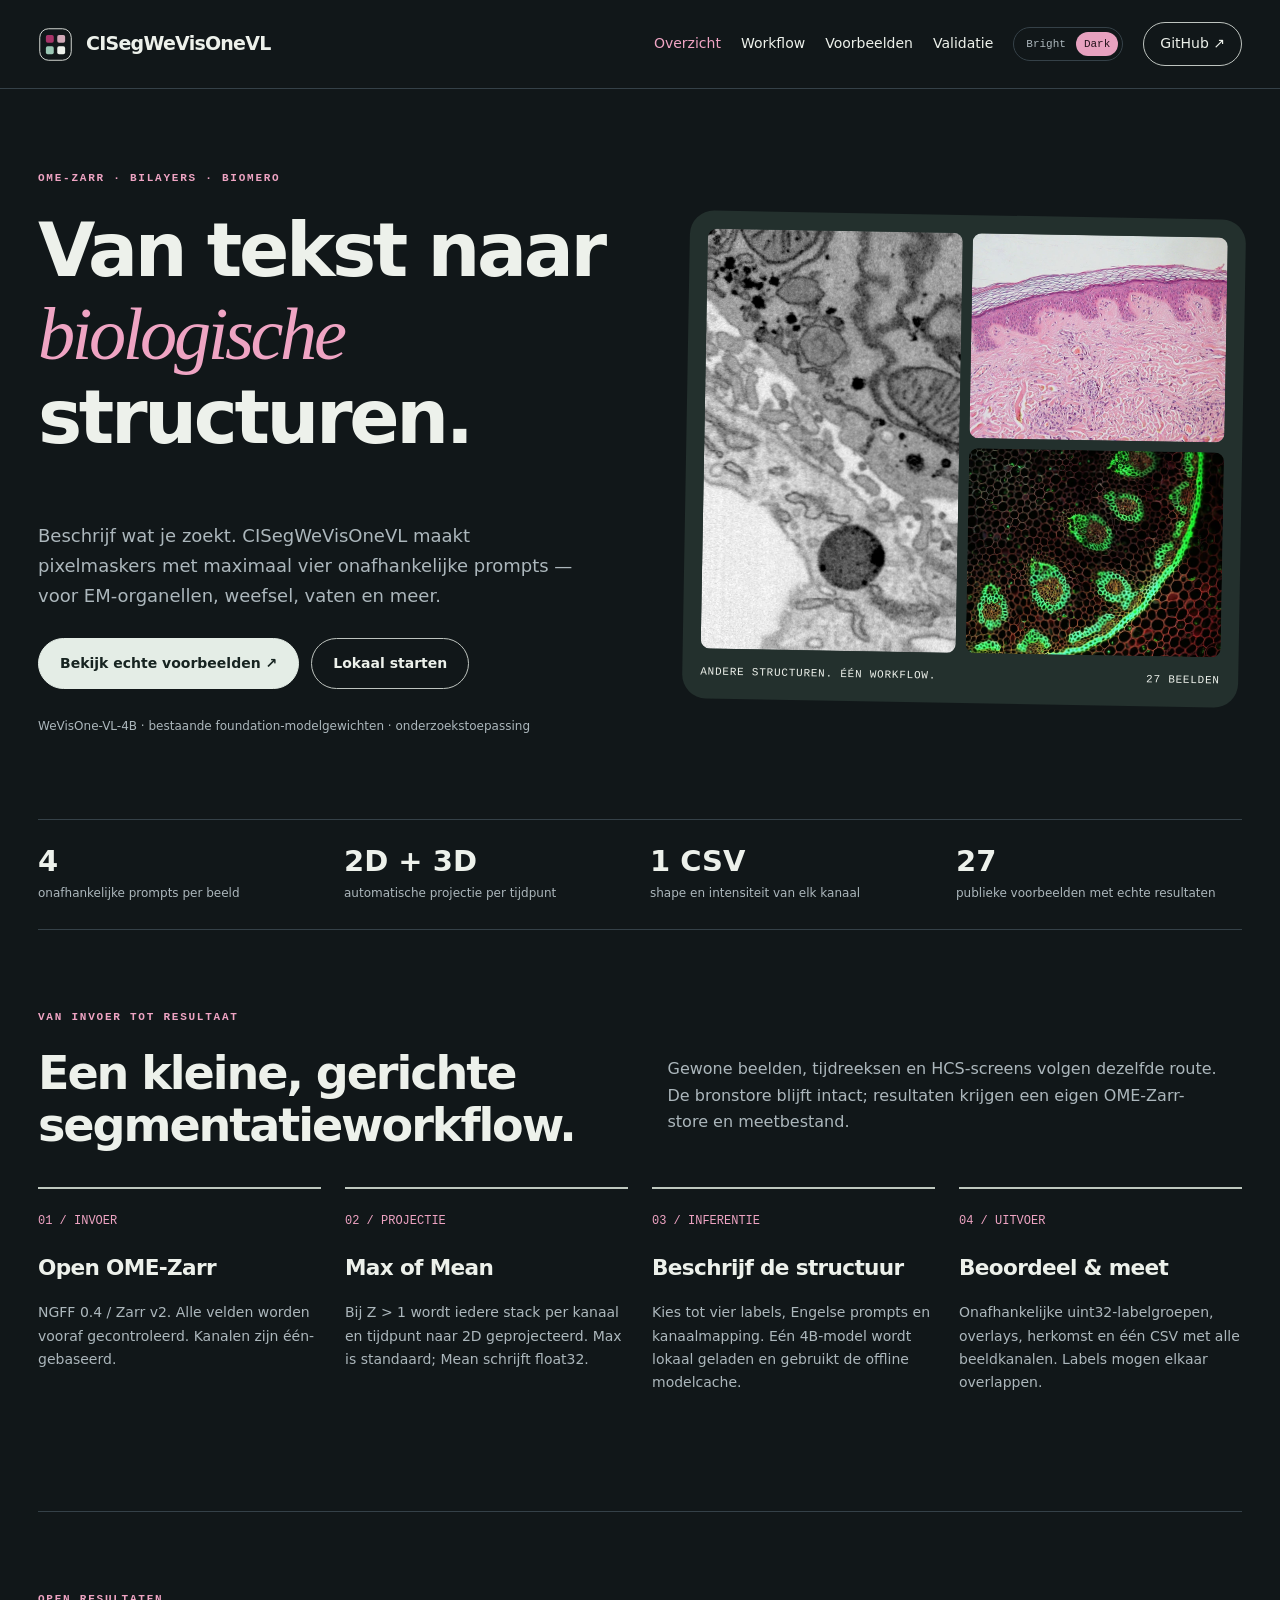
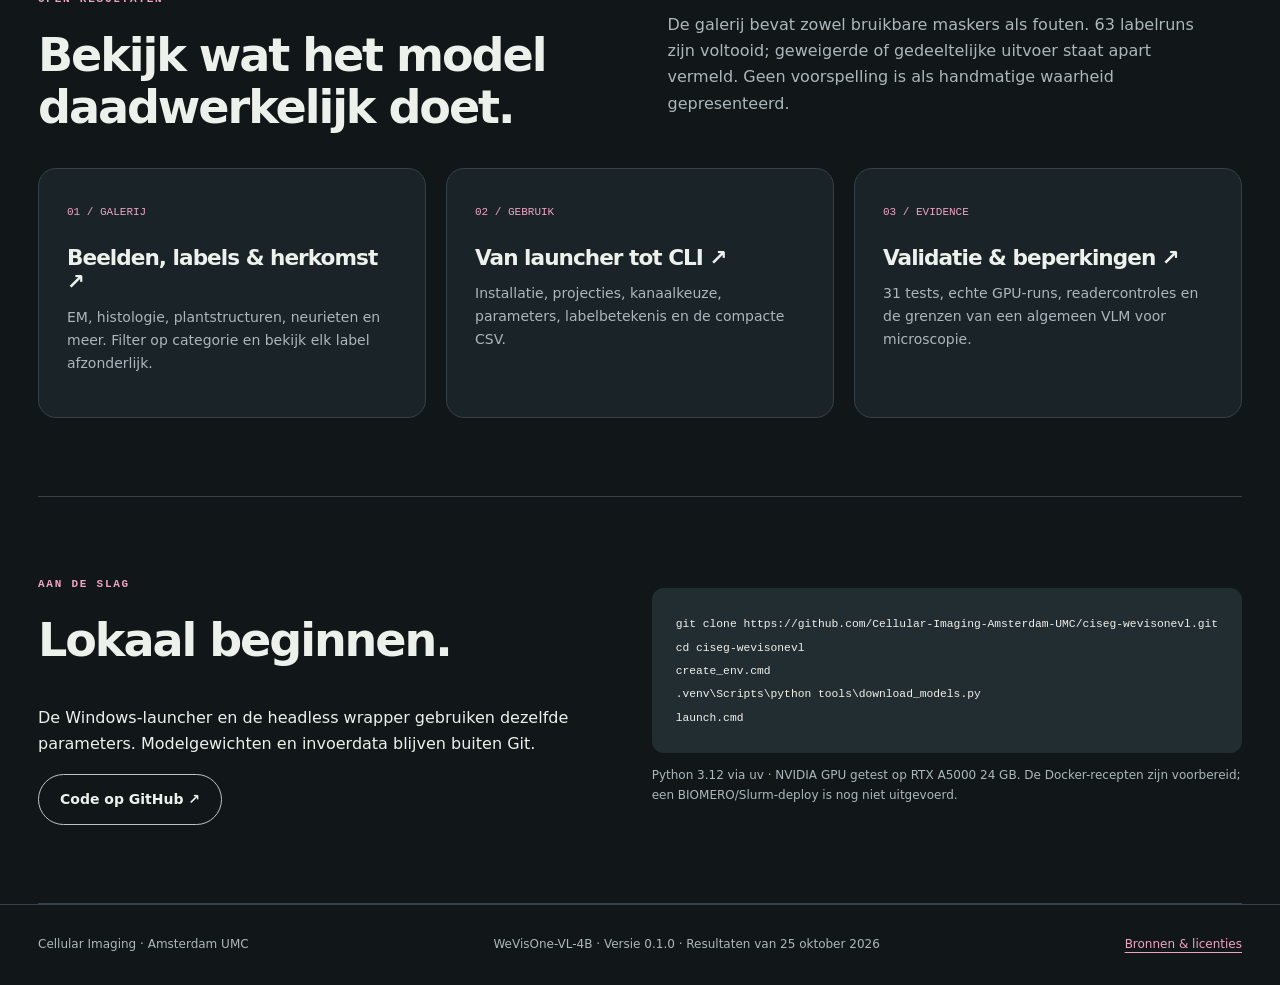
==== docs/index.html @ 82237a69 "Publish workflow docs and 27-example mask gallery with default dark theme" ====
<!doctype html><html lang="nl" data-theme="dark"><head><meta charset="utf-8"><meta name="viewport" content="width=device-width,initial-scale=1"><meta name="description" content="CISegWeVisOneVL: tekstgestuurde biologische segmentatie van OME-Zarr, automatische 3D-projectie en echte publieke voorbeeldresultaten."><title>Biologische segmentatie met tekst · CISegWeVisOneVL</title><script src="assets/theme.js"></script><link rel="stylesheet" href="assets/style.css"><link rel="stylesheet" href="assets/themes.css"><script src="assets/site.js" defer></script></head><body><a class="skip" href="#main">Naar inhoud</a><header class="topbar"><div class="shell nav"><a class="brand" href="index.html"><svg viewBox="0 0 40 40" fill="none" aria-hidden="true"><rect x="2" y="2" width="36" height="36" rx="10" stroke="currentColor"/><rect x="9" y="9" width="9" height="9" rx="2" fill="#a83469"/><rect x="22" y="9" width="9" height="9" rx="2" fill="#d1a9b8"/><rect x="9" y="22" width="9" height="9" rx="2" fill="#9bc8b5"/><rect x="22" y="22" width="9" height="9" rx="2" fill="currentColor"/></svg> CISegWeVisOneVL</a><nav class="navlinks" aria-label="Hoofdnavigatie"><a href="index.html" aria-current="page">Overzicht</a><a href="workflow.html">Workflow</a><a href="examples.html">Voorbeelden</a><a href="research.html">Validatie</a><button type="button" class="theme-toggle" data-theme-toggle aria-label="Thema: Dark. Wissel naar Bright" aria-pressed="true"><span class="theme-bright">Bright</span><span class="theme-dark">Dark</span></button><a class="repo" href="https://github.com/Cellular-Imaging-Amsterdam-UMC/ciseg-wevisonevl">GitHub ↗</a></nav></div></header><main class="shell" id="main"><section class="hero"><div><div class="eyebrow">OME-Zarr · Bilayers · BIOMERO</div><h1>Van tekst naar<br><em>biologische</em><br>structuren.</h1><p>Beschrijf wat je zoekt. CISegWeVisOneVL maakt pixelmaskers met maximaal vier onafhankelijke prompts — voor EM-organellen, weefsel, vaten en meer.</p><div class="actions"><a class="button primary" href="examples.html">Bekijk echte voorbeelden ↗</a><a class="button" href="workflow.html#lokaal-starten">Lokaal starten</a></div><p class="fine">WeVisOne-VL-4B · bestaande foundation-modelgewichten · onderzoekstoepassing</p></div><div class="hero-visual"><div class="image-mosaic"><img src="gallery/public-em-liver-2d-input.webp" alt="FIB-SEM met mitochondriën in leverweefsel"><img src="gallery/public-skin-input.webp" alt="Histologische huidlagen"><img src="gallery/public-lily-stem-input.webp" alt="Vaatbundels in een plantstengel"></div><div class="visual-caption"><span>ANDERE STRUCTUREN. ÉÉN WORKFLOW.</span><span>27 BEELDEN</span></div></div></section>
<div class="stats"><div><strong>4</strong><span>onafhankelijke prompts per beeld</span></div><div><strong>2D + 3D</strong><span>automatische projectie per tijdpunt</span></div><div><strong>1 CSV</strong><span>shape en intensiteit van elk kanaal</span></div><div><strong>27</strong><span>publieke voorbeelden met echte resultaten</span></div></div>
<section class="section"><div class="section-head"><div><div class="eyebrow">Van invoer tot resultaat</div><h2>Een kleine, gerichte<br>segmentatieworkflow.</h2></div><p>Gewone beelden, tijdreeksen en HCS-screens volgen dezelfde route. De bronstore blijft intact; resultaten krijgen een eigen OME-Zarr-store en meetbestand.</p></div><div class="steps"><div class="step"><span class="number">01 / INVOER</span><h3>Open OME-Zarr</h3><p>NGFF 0.4 / Zarr v2. Alle velden worden vooraf gecontroleerd. Kanalen zijn één-gebaseerd.</p></div><div class="step"><span class="number">02 / PROJECTIE</span><h3>Max of Mean</h3><p>Bij Z &gt; 1 wordt iedere stack per kanaal en tijdpunt naar 2D geprojecteerd. Max is standaard; Mean schrijft float32.</p></div><div class="step"><span class="number">03 / INFERENTIE</span><h3>Beschrijf de structuur</h3><p>Kies tot vier labels, Engelse prompts en kanaalmapping. Eén 4B-model wordt lokaal geladen en gebruikt de offline modelcache.</p></div><div class="step"><span class="number">04 / UITVOER</span><h3>Beoordeel & meet</h3><p>Onafhankelijke uint32-labelgroepen, overlays, herkomst en één CSV met alle beeldkanalen. Labels mogen elkaar overlappen.</p></div></div></section>
<section class="section"><div class="section-head"><div><div class="eyebrow">Open resultaten</div><h2>Bekijk wat het model<br>daadwerkelijk doet.</h2></div><p>De galerij bevat zowel bruikbare maskers als fouten. 63 labelruns zijn voltooid; geweigerde of gedeeltelijke uitvoer staat apart vermeld. Geen voorspelling is als handmatige waarheid gepresenteerd.</p></div><div class="feature-links"><a class="feature-card" href="examples.html"><small>01 / Galerij</small><h3>Beelden, labels & herkomst ↗</h3><p>EM, histologie, plantstructuren, neurieten en meer. Filter op categorie en bekijk elk label afzonderlijk.</p></a><a class="feature-card" href="workflow.html"><small>02 / Gebruik</small><h3>Van launcher tot CLI ↗</h3><p>Installatie, projecties, kanaalkeuze, parameters, labelbetekenis en de compacte CSV.</p></a><a class="feature-card" href="research.html"><small>03 / Evidence</small><h3>Validatie & beperkingen ↗</h3><p>31 tests, echte GPU-runs, readercontroles en de grenzen van een algemeen VLM voor microscopie.</p></a></div></section>
<section class="section split"><div><div class="eyebrow">Aan de slag</div><h2>Lokaal beginnen.</h2><p>De Windows-launcher en de headless wrapper gebruiken dezelfde parameters. Modelgewichten en invoerdata blijven buiten Git.</p><a class="button" href="https://github.com/Cellular-Imaging-Amsterdam-UMC/ciseg-wevisonevl">Code op GitHub ↗</a></div><div><pre><code>git clone https://github.com/Cellular-Imaging-Amsterdam-UMC/ciseg-wevisonevl.git
cd ciseg-wevisonevl
create_env.cmd
.venv\Scripts\python tools\download_models.py
launch.cmd</code></pre><p class="fine">Python 3.12 via uv · NVIDIA GPU getest op RTX A5000 24 GB. De Docker-recepten zijn voorbereid; een BIOMERO/Slurm-deploy is nog niet uitgevoerd.</p></div></section></main><footer class="footer"><div class="shell footer-row"><span>Cellular Imaging · Amsterdam UMC</span><span>WeVisOne-VL-4B · Versie 0.1.0 · Resultaten van 25 oktober 2026</span><a href="https://github.com/Cellular-Imaging-Amsterdam-UMC/ciseg-wevisonevl/blob/main/NOTICE.md">Bronnen & licenties</a></div></footer></body></html>
---- docs/assets/style.css ----
:root{--ink:#20292e;--muted:#627078;--paper:#f8f7f3;--white:#fff;--accent:#a83469;--line:#dddeda;--mint:#dbece3;--warm:#f0e1da;--radius:18px;--mono:ui-monospace,SFMono-Regular,Consolas,monospace}*{box-sizing:border-box}html{scroll-behavior:smooth}body{margin:0;background:var(--paper);color:var(--ink);font:16px/1.65 system-ui,-apple-system,Segoe UI,sans-serif}a{color:var(--accent);text-underline-offset:4px}a:hover{text-decoration-thickness:2px}button,input,select{font:inherit}button,a,input,select{touch-action:manipulation}button:focus-visible,a:focus-visible,input:focus-visible,select:focus-visible{outline:3px solid #9bc8b5;outline-offset:4px}img{max-width:100%;display:block}h1,h2,h3,p{margin-top:0}h1,h2,h3{line-height:1.12;letter-spacing:-.045em}h1{font-size:clamp(2.7rem,5.8vw,6rem);font-weight:650}h2{font-size:clamp(2rem,3.6vw,3.6rem);font-weight:600}h3{font-size:1.35rem}code,pre,.eyebrow,.tag{font-family:var(--mono)}code{font-size:.87em;background:#ecece7;padding:2px 5px;border-radius:4px}pre{background:#222d32;color:#f1f1e9;padding:24px;border-radius:12px;overflow:auto;font-size:13px;line-height:1.8}pre code{background:none;padding:0;color:inherit}.shell{max-width:1320px;margin:auto;padding:0 38px}.topbar{position:relative;border-bottom:1px solid var(--line);background:var(--paper)}.nav{height:88px;display:flex;justify-content:space-between;align-items:center;gap:24px}.brand{display:flex;align-items:center;gap:13px;font-weight:700;font-size:19px;color:var(--ink);text-decoration:none;letter-spacing:-.04em}.brand svg{width:35px;height:35px}.navlinks{display:flex;gap:26px;align-items:center;font-size:14px}.navlinks a{color:var(--ink);text-decoration:none}.navlinks a[aria-current=page]{color:var(--accent)}.repo{border:1px solid #bec4bf;border-radius:30px;padding:9px 16px}.eyebrow{text-transform:uppercase;letter-spacing:.16em;font-size:11px;font-weight:600;color:var(--accent);margin-bottom:22px}.hero{display:grid;grid-template-columns:1.05fr 1fr;gap:65px;padding:80px 0 70px;align-items:center}.hero p{font-size:18px;max-width:540px;color:var(--muted)}.hero h1 em{font-family:Georgia,serif;font-weight:400;color:var(--accent)}.actions{display:flex;flex-wrap:wrap;gap:12px;margin:28px 0}.button{display:inline-flex;align-items:center;justify-content:center;gap:10px;padding:13px 21px;border:1px solid #bec4bf;border-radius:30px;color:var(--ink);background:none;text-decoration:none;font-size:14px;font-weight:600;cursor:pointer}.button.primary{background:var(--ink);color:white;border-color:var(--ink)}.button:hover{transform:translateY(-1px)}.fine{font-size:12px!important;color:var(--muted)}.hero-visual{position:relative;background:#e9e7df;border-radius:24px;padding:18px;transform:rotate(1deg)}.image-mosaic{display:grid;grid-template-columns:1fr 1fr;gap:10px}.image-mosaic img{width:100%;height:205px;object-fit:cover;border-radius:9px}.image-mosaic img:first-child{grid-row:span 2;height:420px}.visual-caption{display:flex;align-items:center;justify-content:space-between;font-size:11px;letter-spacing:.07em;padding-top:14px;font-family:var(--mono)}.legend-dot{display:inline-block;width:9px;height:9px;background:#ff32a0;border-radius:50%;margin-right:6px}.stats{display:grid;grid-template-columns:repeat(4,1fr);border-top:1px solid var(--line);border-bottom:1px solid var(--line);padding:24px 0;gap:20px}.stats strong{font-size:29px;display:block;font-weight:600;line-height:1.2}.stats span{font-size:12px;color:var(--muted)}.section{padding:78px 0;border-bottom:1px solid var(--line)}.section-head{display:grid;grid-template-columns:1fr 1fr;gap:55px;align-items:end;margin-bottom:35px}.section-head h2{margin-bottom:0}.section-head p{color:var(--muted);max-width:550px}.steps{display:grid;grid-template-columns:repeat(4,1fr);gap:24px}.step{padding:25px 0;border-top:2px solid #bfc8bf}.step .number{font:12px var(--mono);color:var(--accent);display:block;margin-bottom:28px}.step h3{letter-spacing:-.03em}.step p{font-size:14px;color:var(--muted)}.callout{background:var(--mint);padding:30px;border-radius:var(--radius);font-size:15px}.callout.warning{background:var(--warm)}.callout h3{margin-bottom:10px}.split{display:grid;grid-template-columns:1fr 1fr;gap:36px}.feature-links{display:grid;grid-template-columns:repeat(3,1fr);gap:20px}.feature-card{background:white;border:1px solid var(--line);border-radius:var(--radius);padding:28px;text-decoration:none;color:var(--ink)}.feature-card small{font:11px var(--mono);color:var(--accent);text-transform:uppercase}.feature-card h3{margin:22px 0 12px}.feature-card p{font-size:14px;color:var(--muted)}.page-head{padding:65px 0 30px}.page-head h1{font-size:clamp(2.5rem,5vw,4.7rem);max-width:900px}.page-head p{max-width:820px;font-size:18px;color:var(--muted)}.toolbar{display:flex;gap:12px;flex-wrap:wrap;align-items:center;padding:22px 0;border-top:1px solid var(--line);border-bottom:1px solid var(--line);margin-bottom:32px}.toolbar input{min-width:240px;flex:1;background:white;border:1px solid #cbd0ca;border-radius:8px;padding:12px 15px}.toolbar select{padding:12px;background:white;border:1px solid #cbd0ca;border-radius:8px;color:var(--ink)}.result-count{font-size:12px;font-family:var(--mono);color:var(--muted);min-width:95px}.gallery{display:grid;grid-template-columns:repeat(2,minmax(0,1fr));gap:30px;align-items:start;padding-bottom:65px}.sample{background:white;border:1px solid var(--line);border-radius:var(--radius);overflow:hidden;scroll-margin-top:25px}.sample-top{padding:24px 24px 16px}.sample h2{font-size:23px;letter-spacing:-.03em;overflow-wrap:anywhere;margin-bottom:8px}.sample-kind{color:var(--muted);font-size:13px}.tags{display:flex;flex-wrap:wrap;gap:6px;margin-top:13px}.tag{font-size:10px;letter-spacing:.02em;background:#f1f2ed;padding:3px 7px;border-radius:5px}.tag.success{background:#e5f0e8;color:#28543e}.tag.failed{background:#f5e3e7;color:#8a3651}.comparison{display:grid;grid-template-columns:1fr 1fr;background:#ebece7;gap:2px}.comparison figure{margin:0;position:relative;min-width:0}.comparison img{width:100%;height:245px;object-fit:contain;background:#eeefeb}.comparison figcaption{padding:7px 12px;font:10px var(--mono);color:var(--muted)}.sample-body{padding:20px 24px 24px}.sample-body select{width:100%;border:1px solid #cbd0ca;border-radius:6px;padding:10px;color:var(--ink);background:white;font-size:13px}.prompt{font-size:13px;color:var(--muted);margin:14px 0 10px;min-height:42px}.status{font-size:12px;padding:10px 12px;border-radius:6px;background:#edf2ed;line-height:1.5;overflow-wrap:anywhere}.status.failed{background:#f7ecee;color:#873449}.status.pending{background:#f0efe8}.downloads{display:flex;gap:14px;flex-wrap:wrap;margin:13px 0;font-size:12px}.metadata{font-size:12px;color:var(--muted)}.metadata summary{cursor:pointer;color:var(--ink);padding:8px 0}.metadata p{margin:8px 0;overflow-wrap:anywhere}.metadata li{margin-bottom:8px}.metadata code{font-size:11px}.empty-image{height:245px;display:grid;place-items:center;text-align:center;padding:25px;color:var(--muted);font-size:12px}.sample[hidden]{display:none}.prose{max-width:890px;padding:25px 0 70px}.prose h2{font-size:31px;margin-top:55px}.prose h3{margin-top:35px}.prose table{border-collapse:collapse;width:100%;font-size:13px;display:block;overflow-x:auto}.prose td,.prose th{padding:12px;border-bottom:1px solid var(--line);text-align:left;vertical-align:top}.prose th{background:#edeee8}.prose img{border-radius:12px}.prose ul,.prose ol{padding-left:22px}.prose li{margin-bottom:8px}.footer{border-top:1px solid var(--line);padding:30px 0;color:var(--muted);font-size:12px}.footer-row{display:flex;justify-content:space-between;gap:20px;flex-wrap:wrap}.skip{position:absolute;left:-1000px}.skip:focus{left:15px;top:10px;background:white;padding:12px;z-index:5}@media(max-width:900px){.shell{padding:0 24px}.hero{gap:30px;padding-top:45px}.hero h1{font-size:49px}.image-mosaic img{height:155px}.image-mosaic img:first-child{height:320px}.steps{grid-template-columns:repeat(2,1fr)}.comparison img,.empty-image{height:190px}.navlinks{gap:15px}}@media(max-width:650px){.nav{height:auto;padding:22px 0;align-items:flex-start;flex-direction:column;gap:17px}.navlinks{flex-wrap:wrap;font-size:12px;gap:18px}.repo{padding:4px 11px}.hero{grid-template-columns:1fr;padding-top:35px;gap:30px}.hero h1{font-size:52px}.hero-visual{max-width:500px}.section{padding:48px 0}.section-head,.split{grid-template-columns:1fr;gap:15px}.stats{grid-template-columns:repeat(2,1fr);gap:25px}.feature-links,.gallery{grid-template-columns:1fr}.page-head{padding-top:40px}.page-head h1{font-size:44px}.toolbar select{flex:1;font-size:13px}.toolbar input{flex-basis:100%;min-width:0}.comparison img,.empty-image{height:210px}.steps{gap:18px}.prose pre{margin-left:-10px;margin-right:-10px;padding:17px;font-size:11px}}
---- docs/assets/themes.css ----
html{color-scheme:light}html[data-theme=dark]{color-scheme:dark;--ink:#edf1eb;--muted:#acb7bc;--paper:#111719;--white:#1a2327;--accent:#efa4c3;--line:#354148;--mint:#20372e;--warm:#392b30}
.theme-toggle{display:inline-flex;align-items:center;gap:2px;padding:4px;background:transparent;color:var(--muted);border:1px solid var(--line);border-radius:30px;cursor:pointer;flex-shrink:0}.theme-toggle span{padding:4px 8px;border-radius:20px;font:11px/1.5 var(--mono)}html[data-theme=dark] .theme-dark{background:#e7a1bf;color:#25121c}html[data-theme=bright] .theme-bright{background:#243136;color:#fff}
html[data-theme=dark] .sample,html[data-theme=dark] .feature-card,html[data-theme=dark] .toolbar input,html[data-theme=dark] .toolbar select,html[data-theme=dark] .sample-body select{background:var(--white);color:var(--ink);border-color:var(--line)}html[data-theme=dark] .toolbar input::placeholder{color:var(--muted)}html[data-theme=dark] .hero-visual{background:#23302d}html[data-theme=dark] .comparison{background:#33413e}html[data-theme=dark] .comparison img,html[data-theme=dark] .empty-image{background:#0d1316}html[data-theme=dark] code{background:#2a363b}html[data-theme=dark] pre code{background:none}html[data-theme=dark] .prose th{background:#243037}html[data-theme=dark] .tag{background:#2c383e;color:#c2ced2}html[data-theme=dark] .tag.success,html[data-theme=dark] .status{background:#243e31;color:#c6e2d0}html[data-theme=dark] .tag.failed,html[data-theme=dark] .status.failed{background:#4a2934;color:#ffd1e0}html[data-theme=dark] .status.pending{background:#34362b;color:#dedfc9}html[data-theme=dark] .button.primary{background:#e4ede6;color:#172421;border-color:#e4ede6}html[data-theme=dark] .skip:focus{background:#202b30}
@media(min-width:901px){.navlinks{gap:20px}}
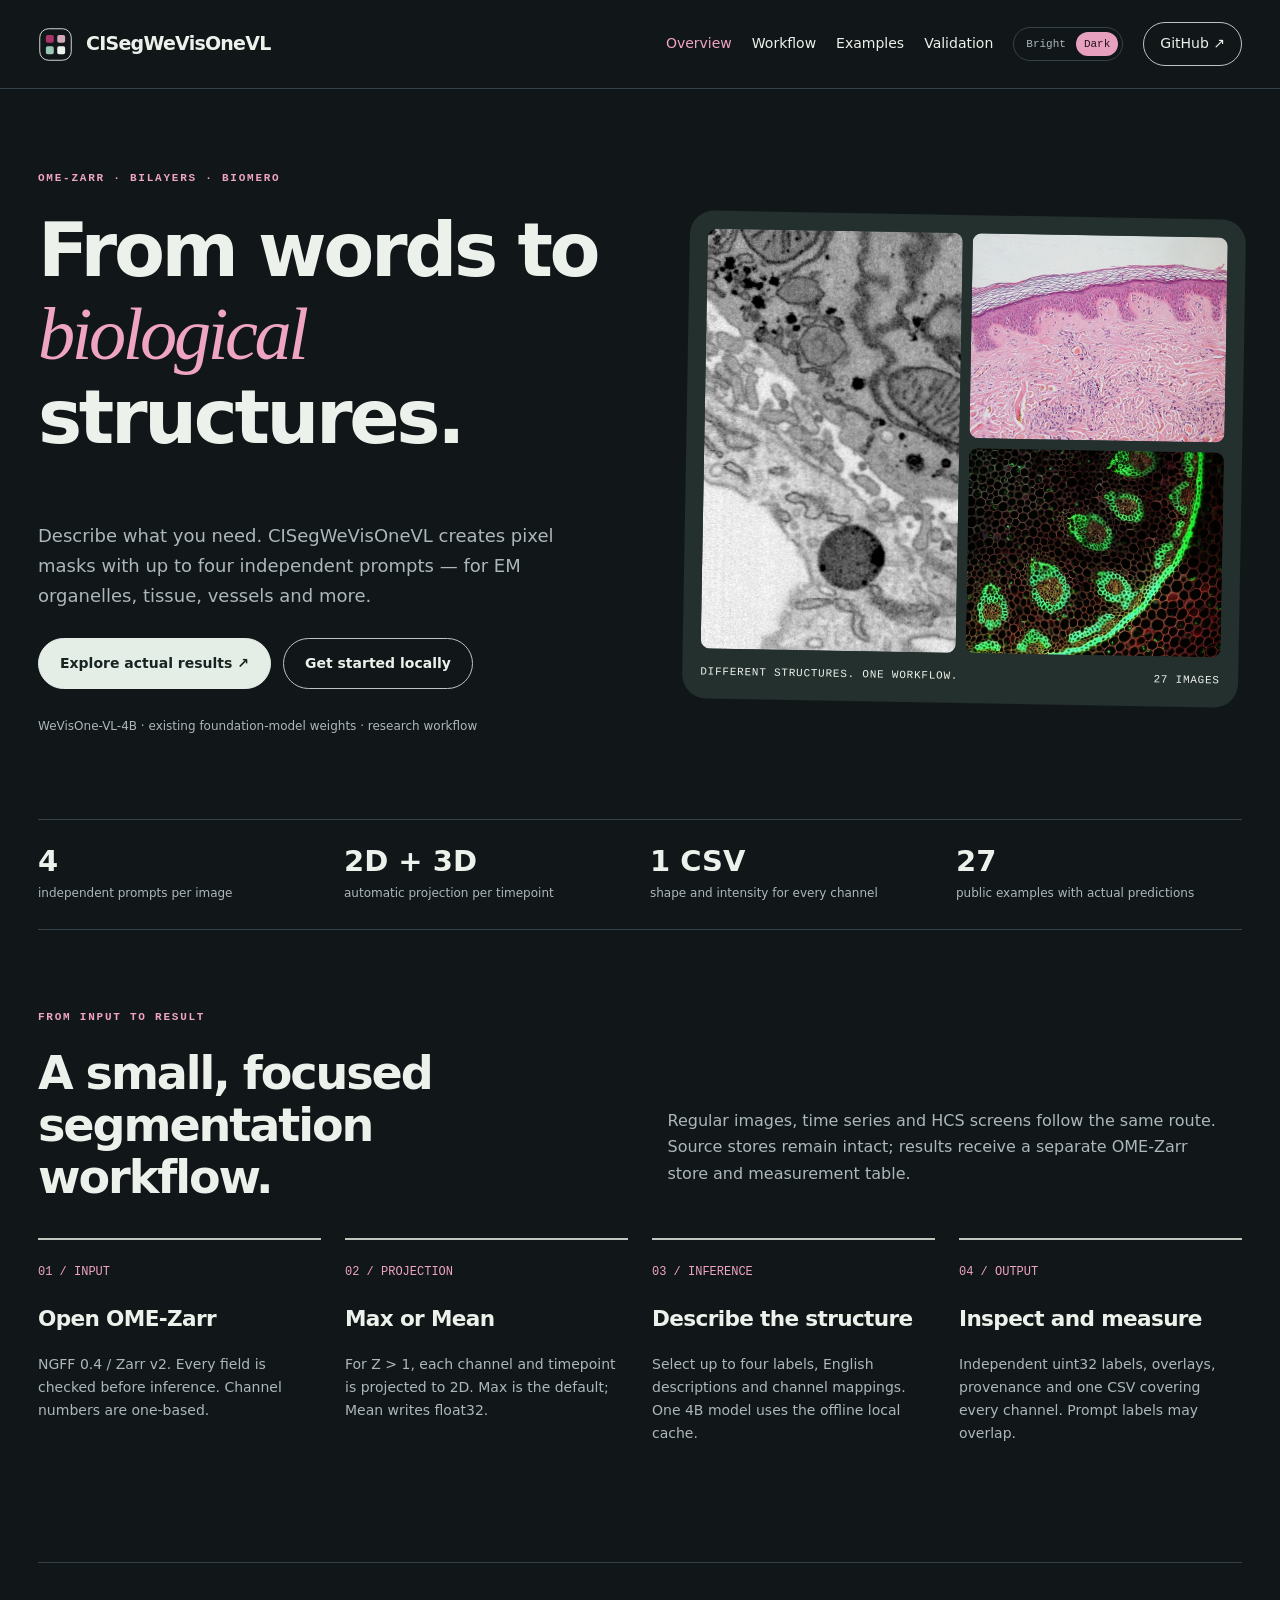
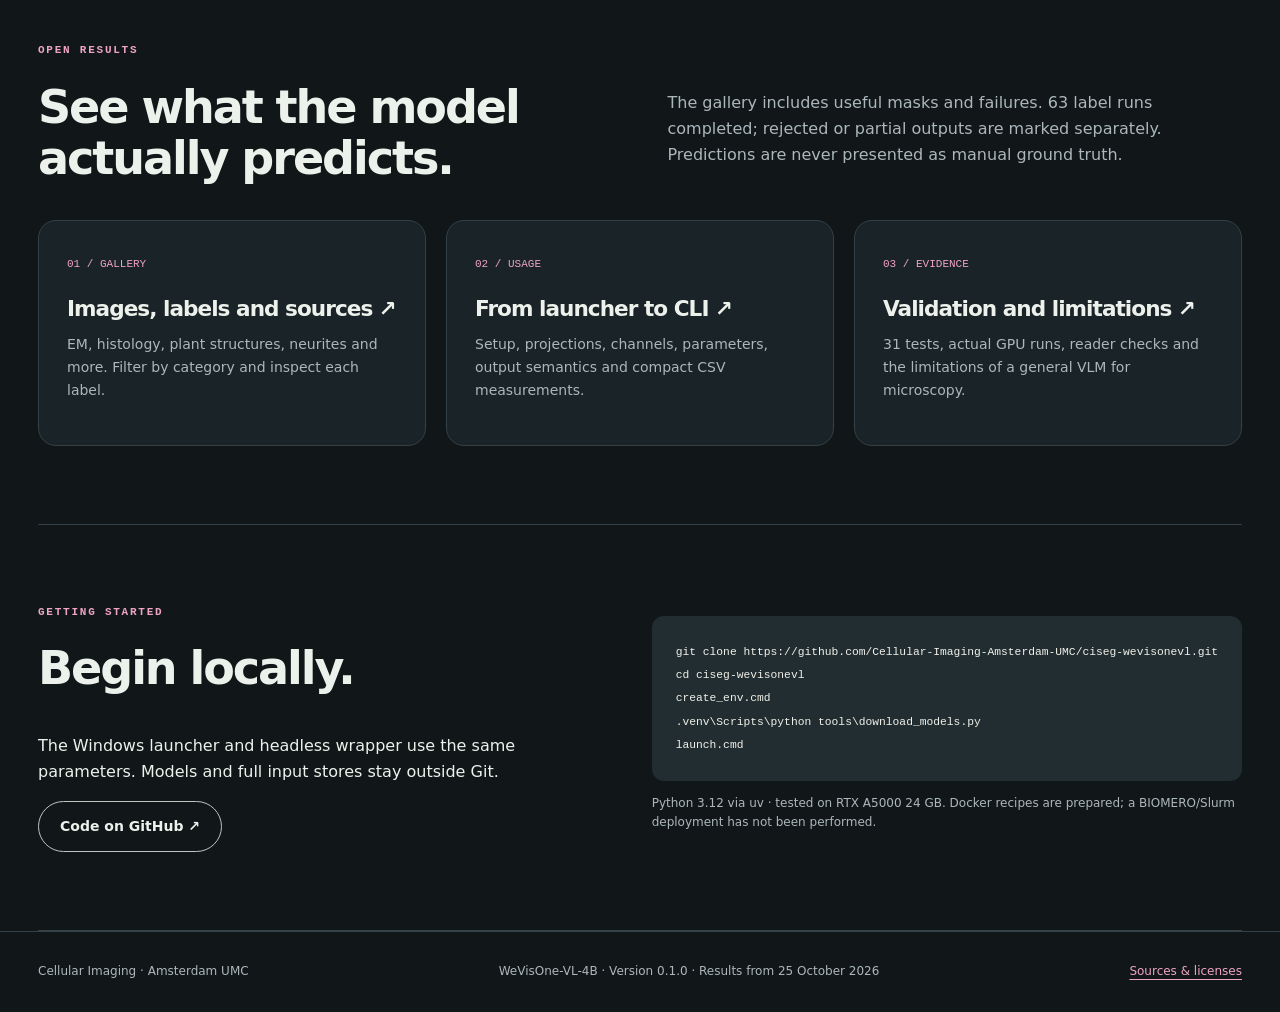
==== commit 76d4fbf4: "Use English throughout documentation, descriptors and generated page text" ====
--- a/docs/index.html
+++ b/docs/index.html
@@ -1,9 +1,9 @@
-<!doctype html><html lang="nl" data-theme="dark"><head><meta charset="utf-8"><meta name="viewport" content="width=device-width,initial-scale=1"><meta name="description" content="CISegWeVisOneVL: tekstgestuurde biologische segmentatie van OME-Zarr, automatische 3D-projectie en echte publieke voorbeeldresultaten."><title>Biologische segmentatie met tekst · CISegWeVisOneVL</title><script src="assets/theme.js"></script><link rel="stylesheet" href="assets/style.css"><link rel="stylesheet" href="assets/themes.css"><script src="assets/site.js" defer></script></head><body><a class="skip" href="#main">Naar inhoud</a><header class="topbar"><div class="shell nav"><a class="brand" href="index.html"><svg viewBox="0 0 40 40" fill="none" aria-hidden="true"><rect x="2" y="2" width="36" height="36" rx="10" stroke="currentColor"/><rect x="9" y="9" width="9" height="9" rx="2" fill="#a83469"/><rect x="22" y="9" width="9" height="9" rx="2" fill="#d1a9b8"/><rect x="9" y="22" width="9" height="9" rx="2" fill="#9bc8b5"/><rect x="22" y="22" width="9" height="9" rx="2" fill="currentColor"/></svg> CISegWeVisOneVL</a><nav class="navlinks" aria-label="Hoofdnavigatie"><a href="index.html" aria-current="page">Overzicht</a><a href="workflow.html">Workflow</a><a href="examples.html">Voorbeelden</a><a href="research.html">Validatie</a><button type="button" class="theme-toggle" data-theme-toggle aria-label="Thema: Dark. Wissel naar Bright" aria-pressed="true"><span class="theme-bright">Bright</span><span class="theme-dark">Dark</span></button><a class="repo" href="https://github.com/Cellular-Imaging-Amsterdam-UMC/ciseg-wevisonevl">GitHub ↗</a></nav></div></header><main class="shell" id="main"><section class="hero"><div><div class="eyebrow">OME-Zarr · Bilayers · BIOMERO</div><h1>Van tekst naar<br><em>biologische</em><br>structuren.</h1><p>Beschrijf wat je zoekt. CISegWeVisOneVL maakt pixelmaskers met maximaal vier onafhankelijke prompts — voor EM-organellen, weefsel, vaten en meer.</p><div class="actions"><a class="button primary" href="examples.html">Bekijk echte voorbeelden ↗</a><a class="button" href="workflow.html#lokaal-starten">Lokaal starten</a></div><p class="fine">WeVisOne-VL-4B · bestaande foundation-modelgewichten · onderzoekstoepassing</p></div><div class="hero-visual"><div class="image-mosaic"><img src="gallery/public-em-liver-2d-input.webp" alt="FIB-SEM met mitochondriën in leverweefsel"><img src="gallery/public-skin-input.webp" alt="Histologische huidlagen"><img src="gallery/public-lily-stem-input.webp" alt="Vaatbundels in een plantstengel"></div><div class="visual-caption"><span>ANDERE STRUCTUREN. ÉÉN WORKFLOW.</span><span>27 BEELDEN</span></div></div></section>
-<div class="stats"><div><strong>4</strong><span>onafhankelijke prompts per beeld</span></div><div><strong>2D + 3D</strong><span>automatische projectie per tijdpunt</span></div><div><strong>1 CSV</strong><span>shape en intensiteit van elk kanaal</span></div><div><strong>27</strong><span>publieke voorbeelden met echte resultaten</span></div></div>
-<section class="section"><div class="section-head"><div><div class="eyebrow">Van invoer tot resultaat</div><h2>Een kleine, gerichte<br>segmentatieworkflow.</h2></div><p>Gewone beelden, tijdreeksen en HCS-screens volgen dezelfde route. De bronstore blijft intact; resultaten krijgen een eigen OME-Zarr-store en meetbestand.</p></div><div class="steps"><div class="step"><span class="number">01 / INVOER</span><h3>Open OME-Zarr</h3><p>NGFF 0.4 / Zarr v2. Alle velden worden vooraf gecontroleerd. Kanalen zijn één-gebaseerd.</p></div><div class="step"><span class="number">02 / PROJECTIE</span><h3>Max of Mean</h3><p>Bij Z &gt; 1 wordt iedere stack per kanaal en tijdpunt naar 2D geprojecteerd. Max is standaard; Mean schrijft float32.</p></div><div class="step"><span class="number">03 / INFERENTIE</span><h3>Beschrijf de structuur</h3><p>Kies tot vier labels, Engelse prompts en kanaalmapping. Eén 4B-model wordt lokaal geladen en gebruikt de offline modelcache.</p></div><div class="step"><span class="number">04 / UITVOER</span><h3>Beoordeel & meet</h3><p>Onafhankelijke uint32-labelgroepen, overlays, herkomst en één CSV met alle beeldkanalen. Labels mogen elkaar overlappen.</p></div></div></section>
-<section class="section"><div class="section-head"><div><div class="eyebrow">Open resultaten</div><h2>Bekijk wat het model<br>daadwerkelijk doet.</h2></div><p>De galerij bevat zowel bruikbare maskers als fouten. 63 labelruns zijn voltooid; geweigerde of gedeeltelijke uitvoer staat apart vermeld. Geen voorspelling is als handmatige waarheid gepresenteerd.</p></div><div class="feature-links"><a class="feature-card" href="examples.html"><small>01 / Galerij</small><h3>Beelden, labels & herkomst ↗</h3><p>EM, histologie, plantstructuren, neurieten en meer. Filter op categorie en bekijk elk label afzonderlijk.</p></a><a class="feature-card" href="workflow.html"><small>02 / Gebruik</small><h3>Van launcher tot CLI ↗</h3><p>Installatie, projecties, kanaalkeuze, parameters, labelbetekenis en de compacte CSV.</p></a><a class="feature-card" href="research.html"><small>03 / Evidence</small><h3>Validatie & beperkingen ↗</h3><p>31 tests, echte GPU-runs, readercontroles en de grenzen van een algemeen VLM voor microscopie.</p></a></div></section>
-<section class="section split"><div><div class="eyebrow">Aan de slag</div><h2>Lokaal beginnen.</h2><p>De Windows-launcher en de headless wrapper gebruiken dezelfde parameters. Modelgewichten en invoerdata blijven buiten Git.</p><a class="button" href="https://github.com/Cellular-Imaging-Amsterdam-UMC/ciseg-wevisonevl">Code op GitHub ↗</a></div><div><pre><code>git clone https://github.com/Cellular-Imaging-Amsterdam-UMC/ciseg-wevisonevl.git
+<!doctype html><html lang="en" data-theme="dark"><head><meta charset="utf-8"><meta name="viewport" content="width=device-width,initial-scale=1"><meta name="description" content="CISegWeVisOneVL: text-prompted biological segmentation for OME-Zarr, automatic 3D projection and actual public example results."><title>Text-prompted biological segmentation · CISegWeVisOneVL</title><script src="assets/theme.js"></script><link rel="stylesheet" href="assets/style.css"><link rel="stylesheet" href="assets/themes.css"><script src="assets/site.js" defer></script></head><body><a class="skip" href="#main">Skip to content</a><header class="topbar"><div class="shell nav"><a class="brand" href="index.html"><svg viewBox="0 0 40 40" fill="none" aria-hidden="true"><rect x="2" y="2" width="36" height="36" rx="10" stroke="currentColor"/><rect x="9" y="9" width="9" height="9" rx="2" fill="#a83469"/><rect x="22" y="9" width="9" height="9" rx="2" fill="#d1a9b8"/><rect x="9" y="22" width="9" height="9" rx="2" fill="#9bc8b5"/><rect x="22" y="22" width="9" height="9" rx="2" fill="currentColor"/></svg> CISegWeVisOneVL</a><nav class="navlinks" aria-label="Main navigation"><a href="index.html" aria-current="page">Overview</a><a href="workflow.html">Workflow</a><a href="examples.html">Examples</a><a href="research.html">Validation</a><button type="button" class="theme-toggle" data-theme-toggle aria-label="Theme: Dark. Switch to Bright" aria-pressed="true"><span class="theme-bright">Bright</span><span class="theme-dark">Dark</span></button><a class="repo" href="https://github.com/Cellular-Imaging-Amsterdam-UMC/ciseg-wevisonevl">GitHub ↗</a></nav></div></header><main class="shell" id="main"><section class="hero"><div><div class="eyebrow">OME-Zarr · Bilayers · BIOMERO</div><h1>From words to<br><em>biological</em><br>structures.</h1><p>Describe what you need. CISegWeVisOneVL creates pixel masks with up to four independent prompts — for EM organelles, tissue, vessels and more.</p><div class="actions"><a class="button primary" href="examples.html">Explore actual results ↗</a><a class="button" href="workflow.html#getting-started">Get started locally</a></div><p class="fine">WeVisOne-VL-4B · existing foundation-model weights · research workflow</p></div><div class="hero-visual"><div class="image-mosaic"><img src="gallery/public-em-liver-2d-input.webp" alt="FIB-SEM showing mitochondria in liver tissue"><img src="gallery/public-skin-input.webp" alt="Histological skin layers"><img src="gallery/public-lily-stem-input.webp" alt="Vascular bundles in a plant stem"></div><div class="visual-caption"><span>DIFFERENT STRUCTURES. ONE WORKFLOW.</span><span>27 IMAGES</span></div></div></section>
+<div class="stats"><div><strong>4</strong><span>independent prompts per image</span></div><div><strong>2D + 3D</strong><span>automatic projection per timepoint</span></div><div><strong>1 CSV</strong><span>shape and intensity for every channel</span></div><div><strong>27</strong><span>public examples with actual predictions</span></div></div>
+<section class="section"><div class="section-head"><div><div class="eyebrow">From input to result</div><h2>A small, focused<br>segmentation workflow.</h2></div><p>Regular images, time series and HCS screens follow the same route. Source stores remain intact; results receive a separate OME-Zarr store and measurement table.</p></div><div class="steps"><div class="step"><span class="number">01 / INPUT</span><h3>Open OME-Zarr</h3><p>NGFF 0.4 / Zarr v2. Every field is checked before inference. Channel numbers are one-based.</p></div><div class="step"><span class="number">02 / PROJECTION</span><h3>Max or Mean</h3><p>For Z &gt; 1, each channel and timepoint is projected to 2D. Max is the default; Mean writes float32.</p></div><div class="step"><span class="number">03 / INFERENCE</span><h3>Describe the structure</h3><p>Select up to four labels, English descriptions and channel mappings. One 4B model uses the offline local cache.</p></div><div class="step"><span class="number">04 / OUTPUT</span><h3>Inspect and measure</h3><p>Independent uint32 labels, overlays, provenance and one CSV covering every channel. Prompt labels may overlap.</p></div></div></section>
+<section class="section"><div class="section-head"><div><div class="eyebrow">Open results</div><h2>See what the model<br>actually predicts.</h2></div><p>The gallery includes useful masks and failures. 63 label runs completed; rejected or partial outputs are marked separately. Predictions are never presented as manual ground truth.</p></div><div class="feature-links"><a class="feature-card" href="examples.html"><small>01 / Gallery</small><h3>Images, labels and sources ↗</h3><p>EM, histology, plant structures, neurites and more. Filter by category and inspect each label.</p></a><a class="feature-card" href="workflow.html"><small>02 / Usage</small><h3>From launcher to CLI ↗</h3><p>Setup, projections, channels, parameters, output semantics and compact CSV measurements.</p></a><a class="feature-card" href="research.html"><small>03 / Evidence</small><h3>Validation and limitations ↗</h3><p>31 tests, actual GPU runs, reader checks and the limitations of a general VLM for microscopy.</p></a></div></section>
+<section class="section split"><div><div class="eyebrow">Getting started</div><h2>Begin locally.</h2><p>The Windows launcher and headless wrapper use the same parameters. Models and full input stores stay outside Git.</p><a class="button" href="https://github.com/Cellular-Imaging-Amsterdam-UMC/ciseg-wevisonevl">Code on GitHub ↗</a></div><div><pre><code>git clone https://github.com/Cellular-Imaging-Amsterdam-UMC/ciseg-wevisonevl.git
 cd ciseg-wevisonevl
 create_env.cmd
 .venv\Scripts\python tools\download_models.py
-launch.cmd</code></pre><p class="fine">Python 3.12 via uv · NVIDIA GPU getest op RTX A5000 24 GB. De Docker-recepten zijn voorbereid; een BIOMERO/Slurm-deploy is nog niet uitgevoerd.</p></div></section></main><footer class="footer"><div class="shell footer-row"><span>Cellular Imaging · Amsterdam UMC</span><span>WeVisOne-VL-4B · Versie 0.1.0 · Resultaten van 25 oktober 2026</span><a href="https://github.com/Cellular-Imaging-Amsterdam-UMC/ciseg-wevisonevl/blob/main/NOTICE.md">Bronnen & licenties</a></div></footer></body></html>+launch.cmd</code></pre><p class="fine">Python 3.12 via uv · tested on RTX A5000 24 GB. Docker recipes are prepared; a BIOMERO/Slurm deployment has not been performed.</p></div></section></main><footer class="footer"><div class="shell footer-row"><span>Cellular Imaging · Amsterdam UMC</span><span>WeVisOne-VL-4B · Version 0.1.0 · Results from 25 October 2026</span><a href="https://github.com/Cellular-Imaging-Amsterdam-UMC/ciseg-wevisonevl/blob/main/NOTICE.md">Sources & licenses</a></div></footer></body></html>
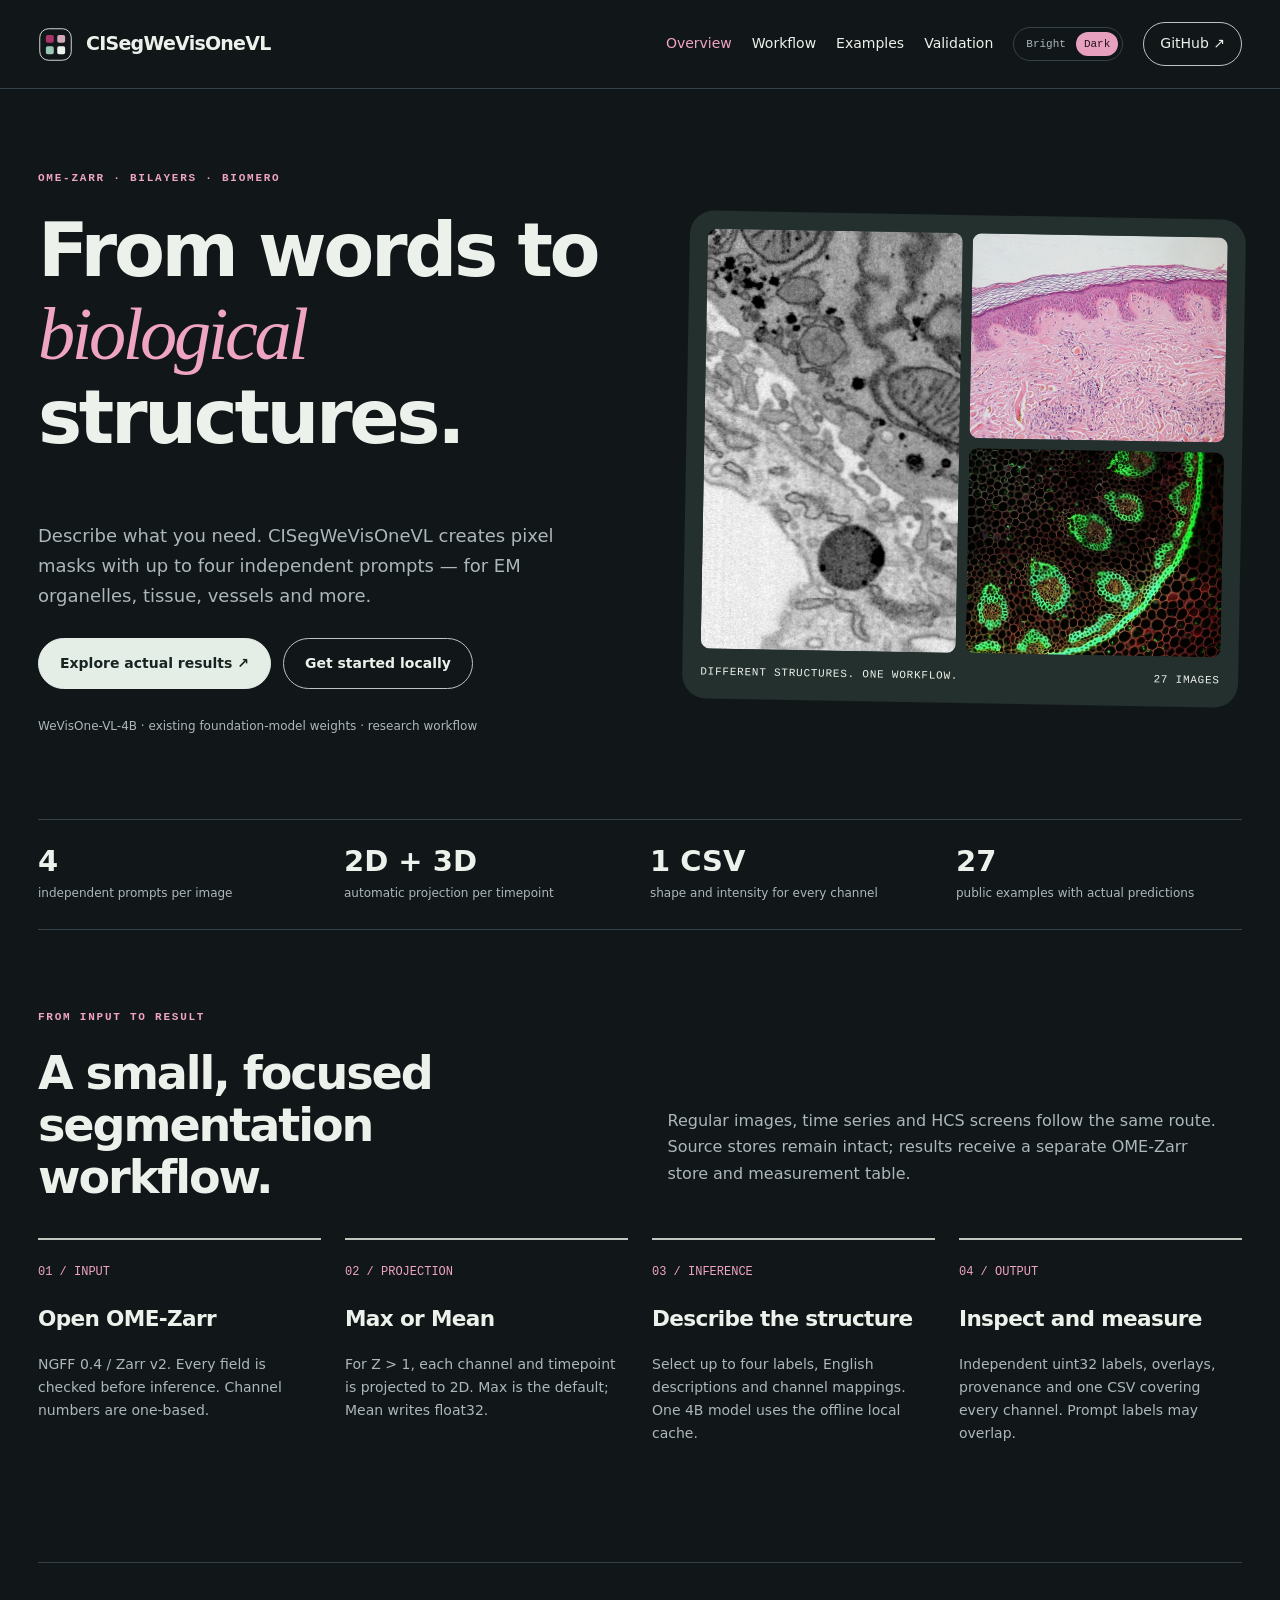
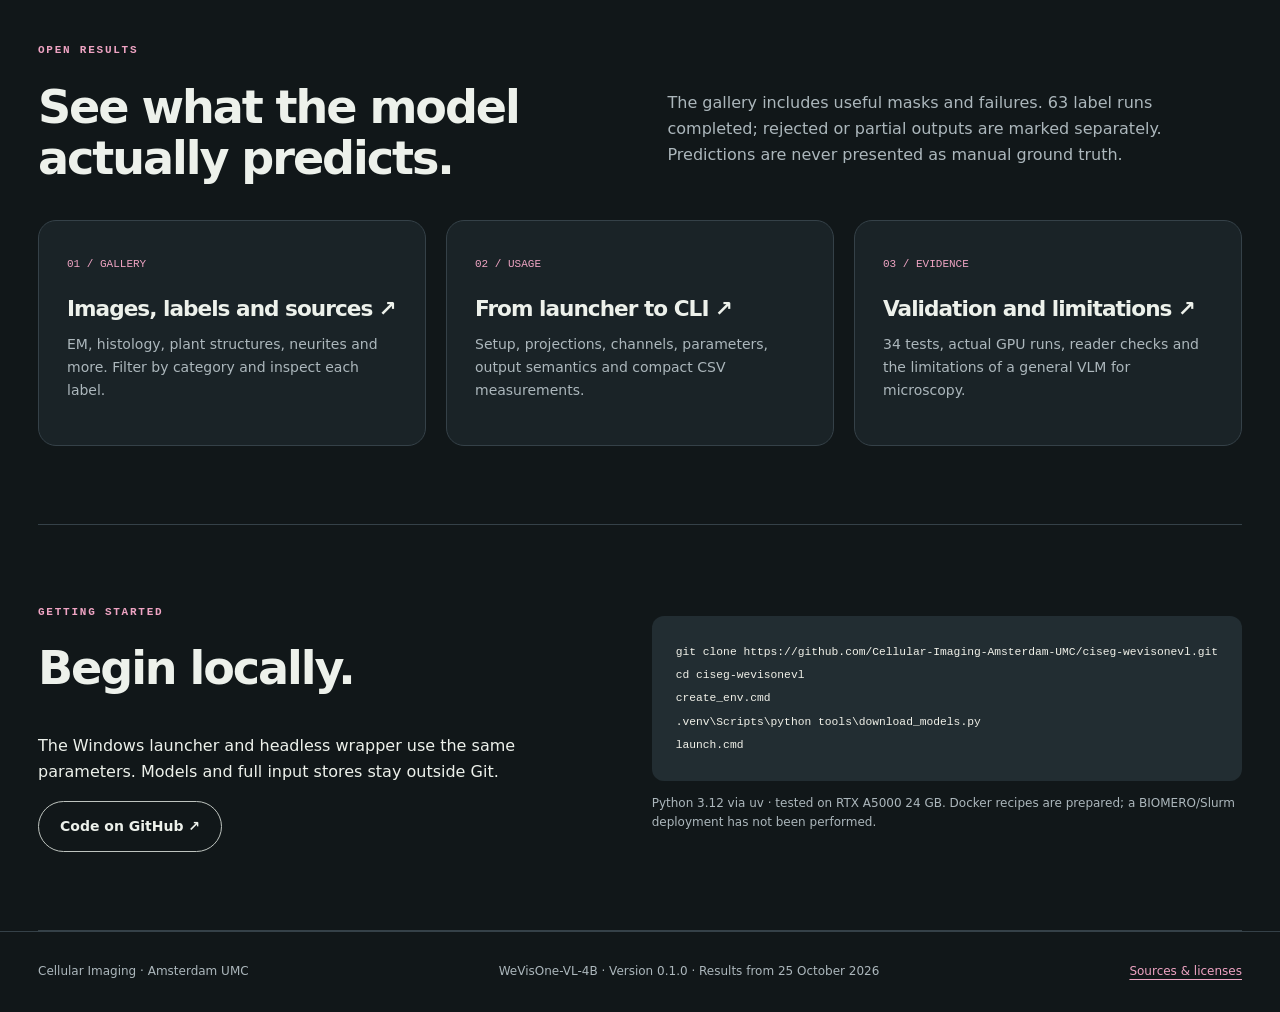
==== commit 31e032e2: "Export calibrated geometry in micrometers and refresh gallery measurements" ====
--- a/docs/index.html
+++ b/docs/index.html
@@ -1,7 +1,7 @@
 <!doctype html><html lang="en" data-theme="dark"><head><meta charset="utf-8"><meta name="viewport" content="width=device-width,initial-scale=1"><meta name="description" content="CISegWeVisOneVL: text-prompted biological segmentation for OME-Zarr, automatic 3D projection and actual public example results."><title>Text-prompted biological segmentation · CISegWeVisOneVL</title><script src="assets/theme.js"></script><link rel="stylesheet" href="assets/style.css"><link rel="stylesheet" href="assets/themes.css"><script src="assets/site.js" defer></script></head><body><a class="skip" href="#main">Skip to content</a><header class="topbar"><div class="shell nav"><a class="brand" href="index.html"><svg viewBox="0 0 40 40" fill="none" aria-hidden="true"><rect x="2" y="2" width="36" height="36" rx="10" stroke="currentColor"/><rect x="9" y="9" width="9" height="9" rx="2" fill="#a83469"/><rect x="22" y="9" width="9" height="9" rx="2" fill="#d1a9b8"/><rect x="9" y="22" width="9" height="9" rx="2" fill="#9bc8b5"/><rect x="22" y="22" width="9" height="9" rx="2" fill="currentColor"/></svg> CISegWeVisOneVL</a><nav class="navlinks" aria-label="Main navigation"><a href="index.html" aria-current="page">Overview</a><a href="workflow.html">Workflow</a><a href="examples.html">Examples</a><a href="research.html">Validation</a><button type="button" class="theme-toggle" data-theme-toggle aria-label="Theme: Dark. Switch to Bright" aria-pressed="true"><span class="theme-bright">Bright</span><span class="theme-dark">Dark</span></button><a class="repo" href="https://github.com/Cellular-Imaging-Amsterdam-UMC/ciseg-wevisonevl">GitHub ↗</a></nav></div></header><main class="shell" id="main"><section class="hero"><div><div class="eyebrow">OME-Zarr · Bilayers · BIOMERO</div><h1>From words to<br><em>biological</em><br>structures.</h1><p>Describe what you need. CISegWeVisOneVL creates pixel masks with up to four independent prompts — for EM organelles, tissue, vessels and more.</p><div class="actions"><a class="button primary" href="examples.html">Explore actual results ↗</a><a class="button" href="workflow.html#getting-started">Get started locally</a></div><p class="fine">WeVisOne-VL-4B · existing foundation-model weights · research workflow</p></div><div class="hero-visual"><div class="image-mosaic"><img src="gallery/public-em-liver-2d-input.webp" alt="FIB-SEM showing mitochondria in liver tissue"><img src="gallery/public-skin-input.webp" alt="Histological skin layers"><img src="gallery/public-lily-stem-input.webp" alt="Vascular bundles in a plant stem"></div><div class="visual-caption"><span>DIFFERENT STRUCTURES. ONE WORKFLOW.</span><span>27 IMAGES</span></div></div></section>
 <div class="stats"><div><strong>4</strong><span>independent prompts per image</span></div><div><strong>2D + 3D</strong><span>automatic projection per timepoint</span></div><div><strong>1 CSV</strong><span>shape and intensity for every channel</span></div><div><strong>27</strong><span>public examples with actual predictions</span></div></div>
 <section class="section"><div class="section-head"><div><div class="eyebrow">From input to result</div><h2>A small, focused<br>segmentation workflow.</h2></div><p>Regular images, time series and HCS screens follow the same route. Source stores remain intact; results receive a separate OME-Zarr store and measurement table.</p></div><div class="steps"><div class="step"><span class="number">01 / INPUT</span><h3>Open OME-Zarr</h3><p>NGFF 0.4 / Zarr v2. Every field is checked before inference. Channel numbers are one-based.</p></div><div class="step"><span class="number">02 / PROJECTION</span><h3>Max or Mean</h3><p>For Z &gt; 1, each channel and timepoint is projected to 2D. Max is the default; Mean writes float32.</p></div><div class="step"><span class="number">03 / INFERENCE</span><h3>Describe the structure</h3><p>Select up to four labels, English descriptions and channel mappings. One 4B model uses the offline local cache.</p></div><div class="step"><span class="number">04 / OUTPUT</span><h3>Inspect and measure</h3><p>Independent uint32 labels, overlays, provenance and one CSV covering every channel. Prompt labels may overlap.</p></div></div></section>
-<section class="section"><div class="section-head"><div><div class="eyebrow">Open results</div><h2>See what the model<br>actually predicts.</h2></div><p>The gallery includes useful masks and failures. 63 label runs completed; rejected or partial outputs are marked separately. Predictions are never presented as manual ground truth.</p></div><div class="feature-links"><a class="feature-card" href="examples.html"><small>01 / Gallery</small><h3>Images, labels and sources ↗</h3><p>EM, histology, plant structures, neurites and more. Filter by category and inspect each label.</p></a><a class="feature-card" href="workflow.html"><small>02 / Usage</small><h3>From launcher to CLI ↗</h3><p>Setup, projections, channels, parameters, output semantics and compact CSV measurements.</p></a><a class="feature-card" href="research.html"><small>03 / Evidence</small><h3>Validation and limitations ↗</h3><p>31 tests, actual GPU runs, reader checks and the limitations of a general VLM for microscopy.</p></a></div></section>
+<section class="section"><div class="section-head"><div><div class="eyebrow">Open results</div><h2>See what the model<br>actually predicts.</h2></div><p>The gallery includes useful masks and failures. 63 label runs completed; rejected or partial outputs are marked separately. Predictions are never presented as manual ground truth.</p></div><div class="feature-links"><a class="feature-card" href="examples.html"><small>01 / Gallery</small><h3>Images, labels and sources ↗</h3><p>EM, histology, plant structures, neurites and more. Filter by category and inspect each label.</p></a><a class="feature-card" href="workflow.html"><small>02 / Usage</small><h3>From launcher to CLI ↗</h3><p>Setup, projections, channels, parameters, output semantics and compact CSV measurements.</p></a><a class="feature-card" href="research.html"><small>03 / Evidence</small><h3>Validation and limitations ↗</h3><p>34 tests, actual GPU runs, reader checks and the limitations of a general VLM for microscopy.</p></a></div></section>
 <section class="section split"><div><div class="eyebrow">Getting started</div><h2>Begin locally.</h2><p>The Windows launcher and headless wrapper use the same parameters. Models and full input stores stay outside Git.</p><a class="button" href="https://github.com/Cellular-Imaging-Amsterdam-UMC/ciseg-wevisonevl">Code on GitHub ↗</a></div><div><pre><code>git clone https://github.com/Cellular-Imaging-Amsterdam-UMC/ciseg-wevisonevl.git
 cd ciseg-wevisonevl
 create_env.cmd
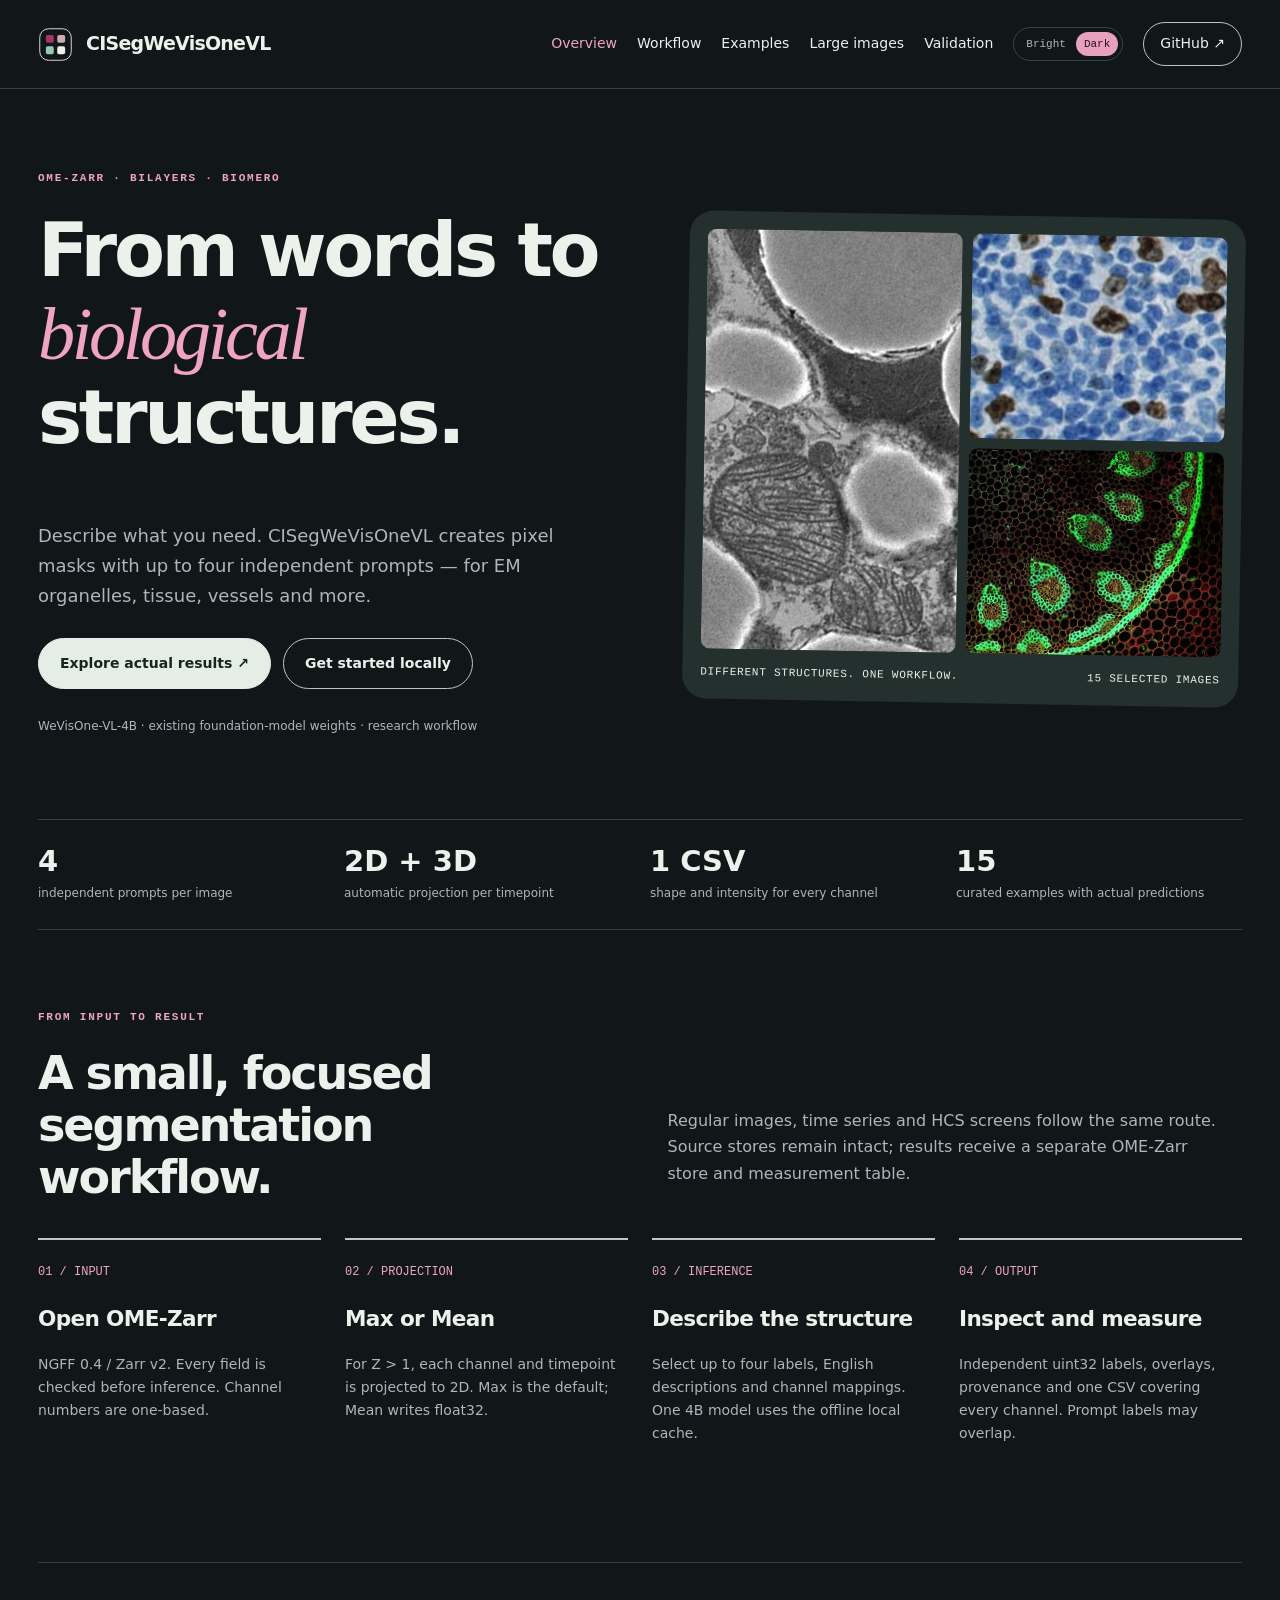
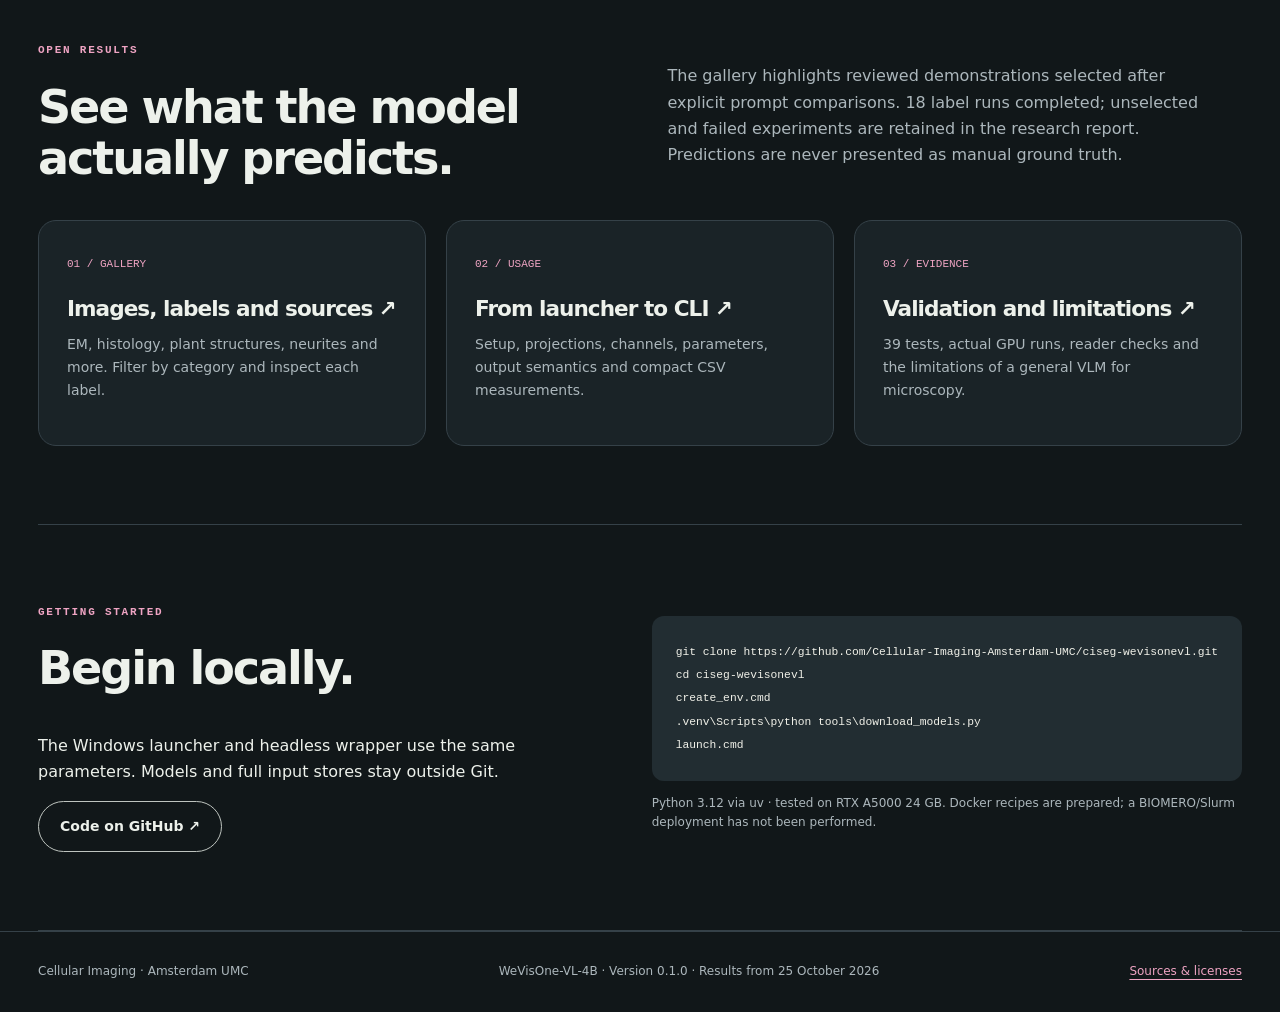
==== commit 84e321f7: "Curate tested microscopy prompts and document tiled inference research" ====
--- a/docs/index.html
+++ b/docs/index.html
@@ -1,7 +1,7 @@
-<!doctype html><html lang="en" data-theme="dark"><head><meta charset="utf-8"><meta name="viewport" content="width=device-width,initial-scale=1"><meta name="description" content="CISegWeVisOneVL: text-prompted biological segmentation for OME-Zarr, automatic 3D projection and actual public example results."><title>Text-prompted biological segmentation · CISegWeVisOneVL</title><script src="assets/theme.js"></script><link rel="stylesheet" href="assets/style.css"><link rel="stylesheet" href="assets/themes.css"><script src="assets/site.js" defer></script></head><body><a class="skip" href="#main">Skip to content</a><header class="topbar"><div class="shell nav"><a class="brand" href="index.html"><svg viewBox="0 0 40 40" fill="none" aria-hidden="true"><rect x="2" y="2" width="36" height="36" rx="10" stroke="currentColor"/><rect x="9" y="9" width="9" height="9" rx="2" fill="#a83469"/><rect x="22" y="9" width="9" height="9" rx="2" fill="#d1a9b8"/><rect x="9" y="22" width="9" height="9" rx="2" fill="#9bc8b5"/><rect x="22" y="22" width="9" height="9" rx="2" fill="currentColor"/></svg> CISegWeVisOneVL</a><nav class="navlinks" aria-label="Main navigation"><a href="index.html" aria-current="page">Overview</a><a href="workflow.html">Workflow</a><a href="examples.html">Examples</a><a href="research.html">Validation</a><button type="button" class="theme-toggle" data-theme-toggle aria-label="Theme: Dark. Switch to Bright" aria-pressed="true"><span class="theme-bright">Bright</span><span class="theme-dark">Dark</span></button><a class="repo" href="https://github.com/Cellular-Imaging-Amsterdam-UMC/ciseg-wevisonevl">GitHub ↗</a></nav></div></header><main class="shell" id="main"><section class="hero"><div><div class="eyebrow">OME-Zarr · Bilayers · BIOMERO</div><h1>From words to<br><em>biological</em><br>structures.</h1><p>Describe what you need. CISegWeVisOneVL creates pixel masks with up to four independent prompts — for EM organelles, tissue, vessels and more.</p><div class="actions"><a class="button primary" href="examples.html">Explore actual results ↗</a><a class="button" href="workflow.html#getting-started">Get started locally</a></div><p class="fine">WeVisOne-VL-4B · existing foundation-model weights · research workflow</p></div><div class="hero-visual"><div class="image-mosaic"><img src="gallery/public-em-liver-2d-input.webp" alt="FIB-SEM showing mitochondria in liver tissue"><img src="gallery/public-skin-input.webp" alt="Histological skin layers"><img src="gallery/public-lily-stem-input.webp" alt="Vascular bundles in a plant stem"></div><div class="visual-caption"><span>DIFFERENT STRUCTURES. ONE WORKFLOW.</span><span>27 IMAGES</span></div></div></section>
-<div class="stats"><div><strong>4</strong><span>independent prompts per image</span></div><div><strong>2D + 3D</strong><span>automatic projection per timepoint</span></div><div><strong>1 CSV</strong><span>shape and intensity for every channel</span></div><div><strong>27</strong><span>public examples with actual predictions</span></div></div>
+<!doctype html><html lang="en" data-theme="dark"><head><meta charset="utf-8"><meta name="viewport" content="width=device-width,initial-scale=1"><meta name="description" content="CISegWeVisOneVL: text-prompted biological segmentation for OME-Zarr, automatic 3D projection and actual public example results."><title>Text-prompted biological segmentation · CISegWeVisOneVL</title><script src="assets/theme.js"></script><link rel="stylesheet" href="assets/style.css"><link rel="stylesheet" href="assets/themes.css"><script src="assets/site.js" defer></script></head><body><a class="skip" href="#main">Skip to content</a><header class="topbar"><div class="shell nav"><a class="brand" href="index.html"><svg viewBox="0 0 40 40" fill="none" aria-hidden="true"><rect x="2" y="2" width="36" height="36" rx="10" stroke="currentColor"/><rect x="9" y="9" width="9" height="9" rx="2" fill="#a83469"/><rect x="22" y="9" width="9" height="9" rx="2" fill="#d1a9b8"/><rect x="9" y="22" width="9" height="9" rx="2" fill="#9bc8b5"/><rect x="22" y="22" width="9" height="9" rx="2" fill="currentColor"/></svg> CISegWeVisOneVL</a><nav class="navlinks" aria-label="Main navigation"><a href="index.html" aria-current="page">Overview</a><a href="workflow.html">Workflow</a><a href="examples.html">Examples</a><a href="tiling.html">Large images</a><a href="research.html">Validation</a><button type="button" class="theme-toggle" data-theme-toggle aria-label="Theme: Dark. Switch to Bright" aria-pressed="true"><span class="theme-bright">Bright</span><span class="theme-dark">Dark</span></button><a class="repo" href="https://github.com/Cellular-Imaging-Amsterdam-UMC/ciseg-wevisonevl">GitHub ↗</a></nav></div></header><main class="shell" id="main"><section class="hero"><div><div class="eyebrow">OME-Zarr · Bilayers · BIOMERO</div><h1>From words to<br><em>biological</em><br>structures.</h1><p>Describe what you need. CISegWeVisOneVL creates pixel masks with up to four independent prompts — for EM organelles, tissue, vessels and more.</p><div class="actions"><a class="button primary" href="examples.html">Explore actual results ↗</a><a class="button" href="workflow.html#getting-started">Get started locally</a></div><p class="fine">WeVisOne-VL-4B · existing foundation-model weights · research workflow</p></div><div class="hero-visual"><div class="image-mosaic"><img src="gallery/public-em-mitolab-folded-mitochondria-input.webp" alt="Native 2D EM mitochondria with visible internal folds"><img src="gallery/public-ki67-brown-nuclei-detail-input.webp" alt="Native Ki67 detail with brown positive nuclei"><img src="gallery/public-lily-stem-input.webp" alt="Vascular bundles in a plant stem"></div><div class="visual-caption"><span>DIFFERENT STRUCTURES. ONE WORKFLOW.</span><span>15 SELECTED IMAGES</span></div></div></section>
+<div class="stats"><div><strong>4</strong><span>independent prompts per image</span></div><div><strong>2D + 3D</strong><span>automatic projection per timepoint</span></div><div><strong>1 CSV</strong><span>shape and intensity for every channel</span></div><div><strong>15</strong><span>curated examples with actual predictions</span></div></div>
 <section class="section"><div class="section-head"><div><div class="eyebrow">From input to result</div><h2>A small, focused<br>segmentation workflow.</h2></div><p>Regular images, time series and HCS screens follow the same route. Source stores remain intact; results receive a separate OME-Zarr store and measurement table.</p></div><div class="steps"><div class="step"><span class="number">01 / INPUT</span><h3>Open OME-Zarr</h3><p>NGFF 0.4 / Zarr v2. Every field is checked before inference. Channel numbers are one-based.</p></div><div class="step"><span class="number">02 / PROJECTION</span><h3>Max or Mean</h3><p>For Z &gt; 1, each channel and timepoint is projected to 2D. Max is the default; Mean writes float32.</p></div><div class="step"><span class="number">03 / INFERENCE</span><h3>Describe the structure</h3><p>Select up to four labels, English descriptions and channel mappings. One 4B model uses the offline local cache.</p></div><div class="step"><span class="number">04 / OUTPUT</span><h3>Inspect and measure</h3><p>Independent uint32 labels, overlays, provenance and one CSV covering every channel. Prompt labels may overlap.</p></div></div></section>
-<section class="section"><div class="section-head"><div><div class="eyebrow">Open results</div><h2>See what the model<br>actually predicts.</h2></div><p>The gallery includes useful masks and failures. 63 label runs completed; rejected or partial outputs are marked separately. Predictions are never presented as manual ground truth.</p></div><div class="feature-links"><a class="feature-card" href="examples.html"><small>01 / Gallery</small><h3>Images, labels and sources ↗</h3><p>EM, histology, plant structures, neurites and more. Filter by category and inspect each label.</p></a><a class="feature-card" href="workflow.html"><small>02 / Usage</small><h3>From launcher to CLI ↗</h3><p>Setup, projections, channels, parameters, output semantics and compact CSV measurements.</p></a><a class="feature-card" href="research.html"><small>03 / Evidence</small><h3>Validation and limitations ↗</h3><p>34 tests, actual GPU runs, reader checks and the limitations of a general VLM for microscopy.</p></a></div></section>
+<section class="section"><div class="section-head"><div><div class="eyebrow">Open results</div><h2>See what the model<br>actually predicts.</h2></div><p>The gallery highlights reviewed demonstrations selected after explicit prompt comparisons. 18 label runs completed; unselected and failed experiments are retained in the research report. Predictions are never presented as manual ground truth.</p></div><div class="feature-links"><a class="feature-card" href="examples.html"><small>01 / Gallery</small><h3>Images, labels and sources ↗</h3><p>EM, histology, plant structures, neurites and more. Filter by category and inspect each label.</p></a><a class="feature-card" href="workflow.html"><small>02 / Usage</small><h3>From launcher to CLI ↗</h3><p>Setup, projections, channels, parameters, output semantics and compact CSV measurements.</p></a><a class="feature-card" href="research.html"><small>03 / Evidence</small><h3>Validation and limitations ↗</h3><p>39 tests, actual GPU runs, reader checks and the limitations of a general VLM for microscopy.</p></a></div></section>
 <section class="section split"><div><div class="eyebrow">Getting started</div><h2>Begin locally.</h2><p>The Windows launcher and headless wrapper use the same parameters. Models and full input stores stay outside Git.</p><a class="button" href="https://github.com/Cellular-Imaging-Amsterdam-UMC/ciseg-wevisonevl">Code on GitHub ↗</a></div><div><pre><code>git clone https://github.com/Cellular-Imaging-Amsterdam-UMC/ciseg-wevisonevl.git
 cd ciseg-wevisonevl
 create_env.cmd
--- a/docs/assets/themes.css
+++ b/docs/assets/themes.css
@@ -2,3 +2,5 @@
 .theme-toggle{display:inline-flex;align-items:center;gap:2px;padding:4px;background:transparent;color:var(--muted);border:1px solid var(--line);border-radius:30px;cursor:pointer;flex-shrink:0}.theme-toggle span{padding:4px 8px;border-radius:20px;font:11px/1.5 var(--mono)}html[data-theme=dark] .theme-dark{background:#e7a1bf;color:#25121c}html[data-theme=bright] .theme-bright{background:#243136;color:#fff}
 html[data-theme=dark] .sample,html[data-theme=dark] .feature-card,html[data-theme=dark] .toolbar input,html[data-theme=dark] .toolbar select,html[data-theme=dark] .sample-body select{background:var(--white);color:var(--ink);border-color:var(--line)}html[data-theme=dark] .toolbar input::placeholder{color:var(--muted)}html[data-theme=dark] .hero-visual{background:#23302d}html[data-theme=dark] .comparison{background:#33413e}html[data-theme=dark] .comparison img,html[data-theme=dark] .empty-image{background:#0d1316}html[data-theme=dark] code{background:#2a363b}html[data-theme=dark] pre code{background:none}html[data-theme=dark] .prose th{background:#243037}html[data-theme=dark] .tag{background:#2c383e;color:#c2ced2}html[data-theme=dark] .tag.success,html[data-theme=dark] .status{background:#243e31;color:#c6e2d0}html[data-theme=dark] .tag.failed,html[data-theme=dark] .status.failed{background:#4a2934;color:#ffd1e0}html[data-theme=dark] .status.pending{background:#34362b;color:#dedfc9}html[data-theme=dark] .button.primary{background:#e4ede6;color:#172421;border-color:#e4ede6}html[data-theme=dark] .skip:focus{background:#202b30}
 @media(min-width:901px){.navlinks{gap:20px}}
+
+.navlinks{flex-wrap:wrap}
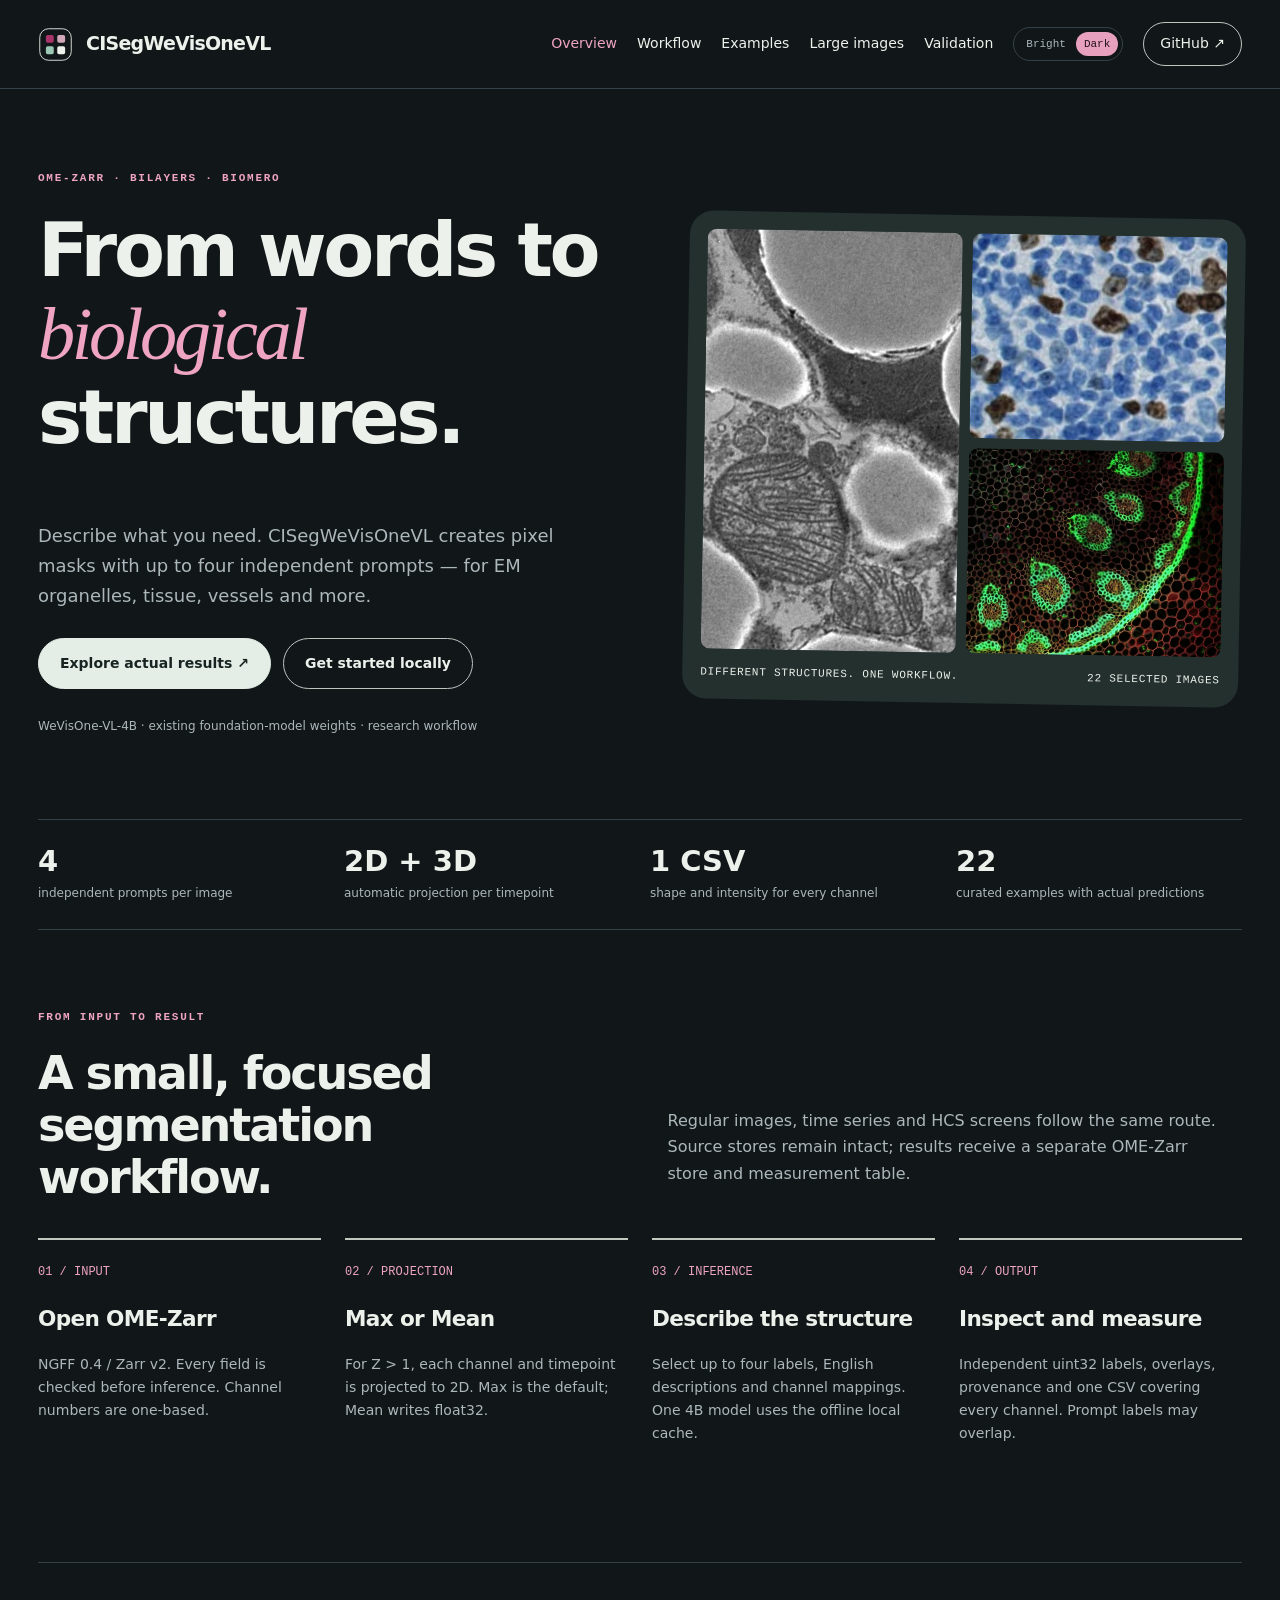
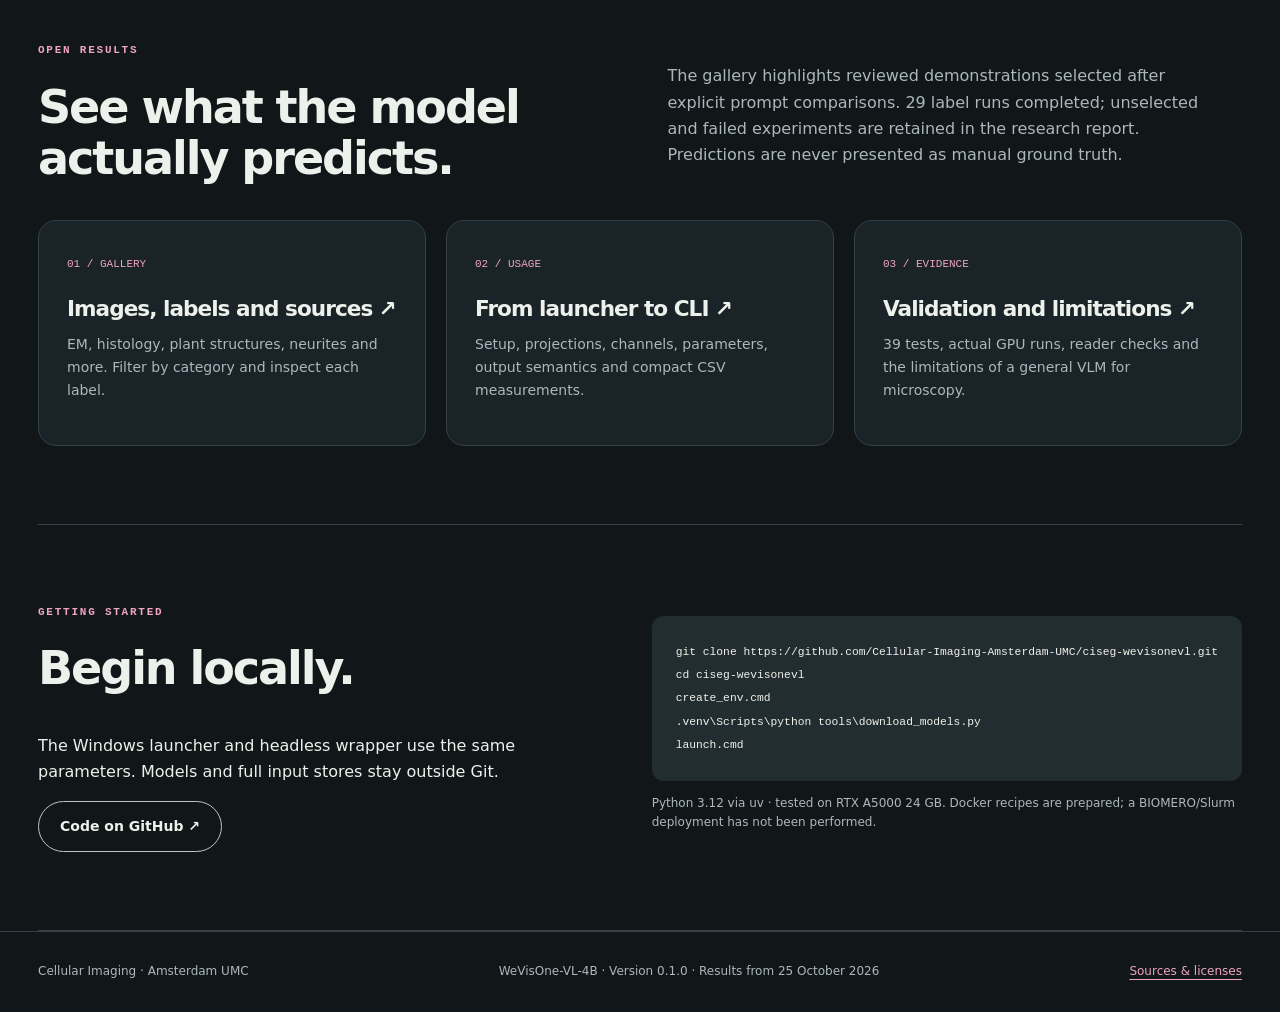
==== commit c66f0e55: "Simplify target controls and add reviewed whole-part imaging examples" ====
--- a/docs/index.html
+++ b/docs/index.html
@@ -1,7 +1,7 @@
-<!doctype html><html lang="en" data-theme="dark"><head><meta charset="utf-8"><meta name="viewport" content="width=device-width,initial-scale=1"><meta name="description" content="CISegWeVisOneVL: text-prompted biological segmentation for OME-Zarr, automatic 3D projection and actual public example results."><title>Text-prompted biological segmentation · CISegWeVisOneVL</title><script src="assets/theme.js"></script><link rel="stylesheet" href="assets/style.css"><link rel="stylesheet" href="assets/themes.css"><script src="assets/site.js" defer></script></head><body><a class="skip" href="#main">Skip to content</a><header class="topbar"><div class="shell nav"><a class="brand" href="index.html"><svg viewBox="0 0 40 40" fill="none" aria-hidden="true"><rect x="2" y="2" width="36" height="36" rx="10" stroke="currentColor"/><rect x="9" y="9" width="9" height="9" rx="2" fill="#a83469"/><rect x="22" y="9" width="9" height="9" rx="2" fill="#d1a9b8"/><rect x="9" y="22" width="9" height="9" rx="2" fill="#9bc8b5"/><rect x="22" y="22" width="9" height="9" rx="2" fill="currentColor"/></svg> CISegWeVisOneVL</a><nav class="navlinks" aria-label="Main navigation"><a href="index.html" aria-current="page">Overview</a><a href="workflow.html">Workflow</a><a href="examples.html">Examples</a><a href="tiling.html">Large images</a><a href="research.html">Validation</a><button type="button" class="theme-toggle" data-theme-toggle aria-label="Theme: Dark. Switch to Bright" aria-pressed="true"><span class="theme-bright">Bright</span><span class="theme-dark">Dark</span></button><a class="repo" href="https://github.com/Cellular-Imaging-Amsterdam-UMC/ciseg-wevisonevl">GitHub ↗</a></nav></div></header><main class="shell" id="main"><section class="hero"><div><div class="eyebrow">OME-Zarr · Bilayers · BIOMERO</div><h1>From words to<br><em>biological</em><br>structures.</h1><p>Describe what you need. CISegWeVisOneVL creates pixel masks with up to four independent prompts — for EM organelles, tissue, vessels and more.</p><div class="actions"><a class="button primary" href="examples.html">Explore actual results ↗</a><a class="button" href="workflow.html#getting-started">Get started locally</a></div><p class="fine">WeVisOne-VL-4B · existing foundation-model weights · research workflow</p></div><div class="hero-visual"><div class="image-mosaic"><img src="gallery/public-em-mitolab-folded-mitochondria-input.webp" alt="Native 2D EM mitochondria with visible internal folds"><img src="gallery/public-ki67-brown-nuclei-detail-input.webp" alt="Native Ki67 detail with brown positive nuclei"><img src="gallery/public-lily-stem-input.webp" alt="Vascular bundles in a plant stem"></div><div class="visual-caption"><span>DIFFERENT STRUCTURES. ONE WORKFLOW.</span><span>15 SELECTED IMAGES</span></div></div></section>
-<div class="stats"><div><strong>4</strong><span>independent prompts per image</span></div><div><strong>2D + 3D</strong><span>automatic projection per timepoint</span></div><div><strong>1 CSV</strong><span>shape and intensity for every channel</span></div><div><strong>15</strong><span>curated examples with actual predictions</span></div></div>
+<!doctype html><html lang="en" data-theme="dark"><head><meta charset="utf-8"><meta name="viewport" content="width=device-width,initial-scale=1"><meta name="description" content="CISegWeVisOneVL: text-prompted biological segmentation for OME-Zarr, automatic 3D projection and actual public example results."><title>Text-prompted biological segmentation · CISegWeVisOneVL</title><script src="assets/theme.js"></script><link rel="stylesheet" href="assets/style.css"><link rel="stylesheet" href="assets/themes.css"><script src="assets/site.js" defer></script></head><body><a class="skip" href="#main">Skip to content</a><header class="topbar"><div class="shell nav"><a class="brand" href="index.html"><svg viewBox="0 0 40 40" fill="none" aria-hidden="true"><rect x="2" y="2" width="36" height="36" rx="10" stroke="currentColor"/><rect x="9" y="9" width="9" height="9" rx="2" fill="#a83469"/><rect x="22" y="9" width="9" height="9" rx="2" fill="#d1a9b8"/><rect x="9" y="22" width="9" height="9" rx="2" fill="#9bc8b5"/><rect x="22" y="22" width="9" height="9" rx="2" fill="currentColor"/></svg> CISegWeVisOneVL</a><nav class="navlinks" aria-label="Main navigation"><a href="index.html" aria-current="page">Overview</a><a href="workflow.html">Workflow</a><a href="examples.html">Examples</a><a href="tiling.html">Large images</a><a href="research.html">Validation</a><button type="button" class="theme-toggle" data-theme-toggle aria-label="Theme: Dark. Switch to Bright" aria-pressed="true"><span class="theme-bright">Bright</span><span class="theme-dark">Dark</span></button><a class="repo" href="https://github.com/Cellular-Imaging-Amsterdam-UMC/ciseg-wevisonevl">GitHub ↗</a></nav></div></header><main class="shell" id="main"><section class="hero"><div><div class="eyebrow">OME-Zarr · Bilayers · BIOMERO</div><h1>From words to<br><em>biological</em><br>structures.</h1><p>Describe what you need. CISegWeVisOneVL creates pixel masks with up to four independent prompts — for EM organelles, tissue, vessels and more.</p><div class="actions"><a class="button primary" href="examples.html">Explore actual results ↗</a><a class="button" href="workflow.html#getting-started">Get started locally</a></div><p class="fine">WeVisOne-VL-4B · existing foundation-model weights · research workflow</p></div><div class="hero-visual"><div class="image-mosaic"><img src="gallery/public-em-mitolab-folded-mitochondria-input.webp" alt="Native 2D EM mitochondria with visible internal folds"><img src="gallery/public-ki67-brown-nuclei-detail-input.webp" alt="Native Ki67 detail with brown positive nuclei"><img src="gallery/public-lily-stem-input.webp" alt="Vascular bundles in a plant stem"></div><div class="visual-caption"><span>DIFFERENT STRUCTURES. ONE WORKFLOW.</span><span>22 SELECTED IMAGES</span></div></div></section>
+<div class="stats"><div><strong>4</strong><span>independent prompts per image</span></div><div><strong>2D + 3D</strong><span>automatic projection per timepoint</span></div><div><strong>1 CSV</strong><span>shape and intensity for every channel</span></div><div><strong>22</strong><span>curated examples with actual predictions</span></div></div>
 <section class="section"><div class="section-head"><div><div class="eyebrow">From input to result</div><h2>A small, focused<br>segmentation workflow.</h2></div><p>Regular images, time series and HCS screens follow the same route. Source stores remain intact; results receive a separate OME-Zarr store and measurement table.</p></div><div class="steps"><div class="step"><span class="number">01 / INPUT</span><h3>Open OME-Zarr</h3><p>NGFF 0.4 / Zarr v2. Every field is checked before inference. Channel numbers are one-based.</p></div><div class="step"><span class="number">02 / PROJECTION</span><h3>Max or Mean</h3><p>For Z &gt; 1, each channel and timepoint is projected to 2D. Max is the default; Mean writes float32.</p></div><div class="step"><span class="number">03 / INFERENCE</span><h3>Describe the structure</h3><p>Select up to four labels, English descriptions and channel mappings. One 4B model uses the offline local cache.</p></div><div class="step"><span class="number">04 / OUTPUT</span><h3>Inspect and measure</h3><p>Independent uint32 labels, overlays, provenance and one CSV covering every channel. Prompt labels may overlap.</p></div></div></section>
-<section class="section"><div class="section-head"><div><div class="eyebrow">Open results</div><h2>See what the model<br>actually predicts.</h2></div><p>The gallery highlights reviewed demonstrations selected after explicit prompt comparisons. 18 label runs completed; unselected and failed experiments are retained in the research report. Predictions are never presented as manual ground truth.</p></div><div class="feature-links"><a class="feature-card" href="examples.html"><small>01 / Gallery</small><h3>Images, labels and sources ↗</h3><p>EM, histology, plant structures, neurites and more. Filter by category and inspect each label.</p></a><a class="feature-card" href="workflow.html"><small>02 / Usage</small><h3>From launcher to CLI ↗</h3><p>Setup, projections, channels, parameters, output semantics and compact CSV measurements.</p></a><a class="feature-card" href="research.html"><small>03 / Evidence</small><h3>Validation and limitations ↗</h3><p>39 tests, actual GPU runs, reader checks and the limitations of a general VLM for microscopy.</p></a></div></section>
+<section class="section"><div class="section-head"><div><div class="eyebrow">Open results</div><h2>See what the model<br>actually predicts.</h2></div><p>The gallery highlights reviewed demonstrations selected after explicit prompt comparisons. 29 label runs completed; unselected and failed experiments are retained in the research report. Predictions are never presented as manual ground truth.</p></div><div class="feature-links"><a class="feature-card" href="examples.html"><small>01 / Gallery</small><h3>Images, labels and sources ↗</h3><p>EM, histology, plant structures, neurites and more. Filter by category and inspect each label.</p></a><a class="feature-card" href="workflow.html"><small>02 / Usage</small><h3>From launcher to CLI ↗</h3><p>Setup, projections, channels, parameters, output semantics and compact CSV measurements.</p></a><a class="feature-card" href="research.html"><small>03 / Evidence</small><h3>Validation and limitations ↗</h3><p>39 tests, actual GPU runs, reader checks and the limitations of a general VLM for microscopy.</p></a></div></section>
 <section class="section split"><div><div class="eyebrow">Getting started</div><h2>Begin locally.</h2><p>The Windows launcher and headless wrapper use the same parameters. Models and full input stores stay outside Git.</p><a class="button" href="https://github.com/Cellular-Imaging-Amsterdam-UMC/ciseg-wevisonevl">Code on GitHub ↗</a></div><div><pre><code>git clone https://github.com/Cellular-Imaging-Amsterdam-UMC/ciseg-wevisonevl.git
 cd ciseg-wevisonevl
 create_env.cmd
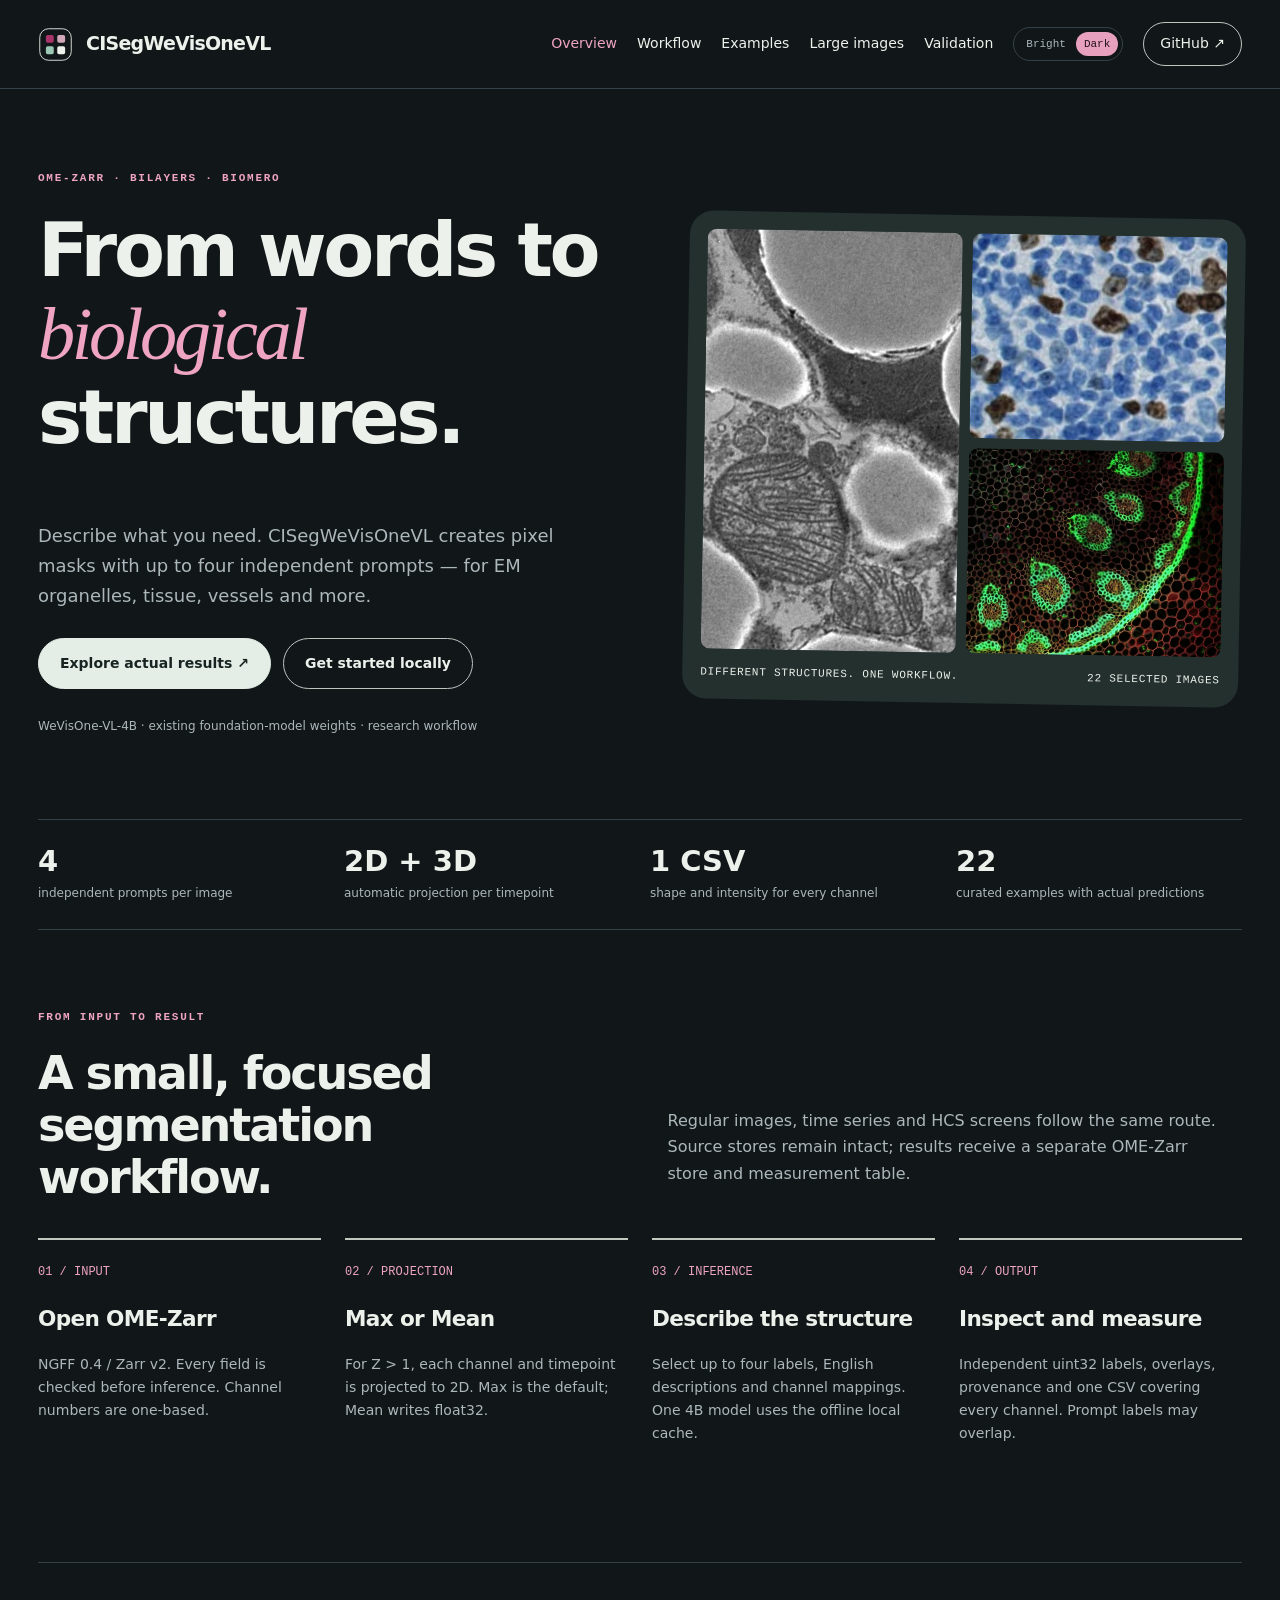
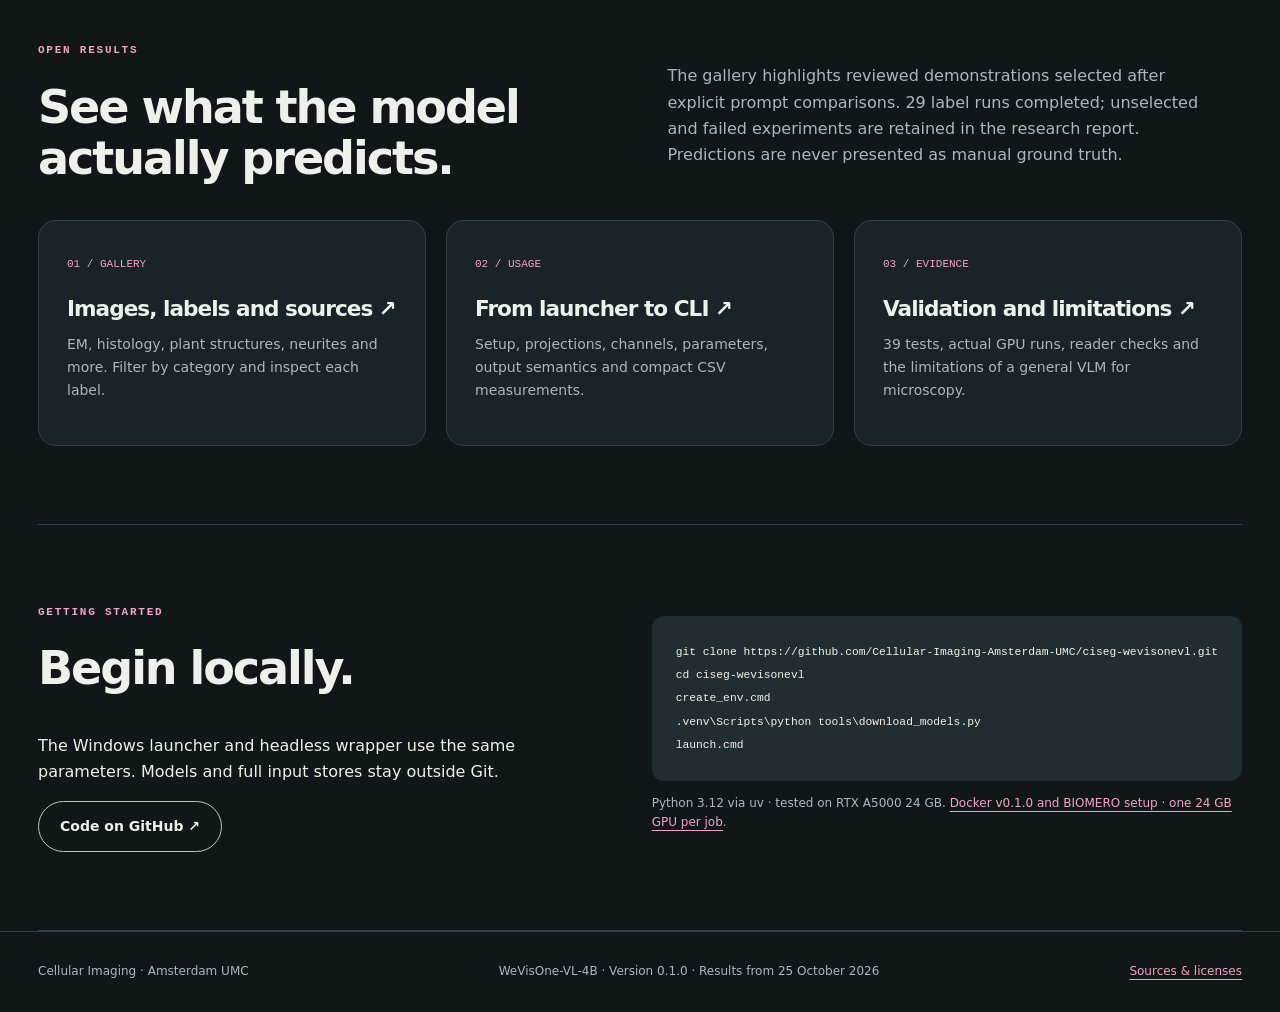
==== commit 1c349a51: "Prepare v0.1.0 offline GPU workflow release and deployment guide" ====
--- a/docs/index.html
+++ b/docs/index.html
@@ -6,4 +6,4 @@
 cd ciseg-wevisonevl
 create_env.cmd
 .venv\Scripts\python tools\download_models.py
-launch.cmd</code></pre><p class="fine">Python 3.12 via uv · tested on RTX A5000 24 GB. Docker recipes are prepared; a BIOMERO/Slurm deployment has not been performed.</p></div></section></main><footer class="footer"><div class="shell footer-row"><span>Cellular Imaging · Amsterdam UMC</span><span>WeVisOne-VL-4B · Version 0.1.0 · Results from 25 October 2026</span><a href="https://github.com/Cellular-Imaging-Amsterdam-UMC/ciseg-wevisonevl/blob/main/NOTICE.md">Sources & licenses</a></div></footer></body></html>+launch.cmd</code></pre><p class="fine">Python 3.12 via uv · tested on RTX A5000 24 GB. <a href="deployment.html">Docker v0.1.0 and BIOMERO setup · one 24 GB GPU per job</a>.</p></div></section></main><footer class="footer"><div class="shell footer-row"><span>Cellular Imaging · Amsterdam UMC</span><span>WeVisOne-VL-4B · Version 0.1.0 · Results from 25 October 2026</span><a href="https://github.com/Cellular-Imaging-Amsterdam-UMC/ciseg-wevisonevl/blob/main/NOTICE.md">Sources & licenses</a></div></footer></body></html>
